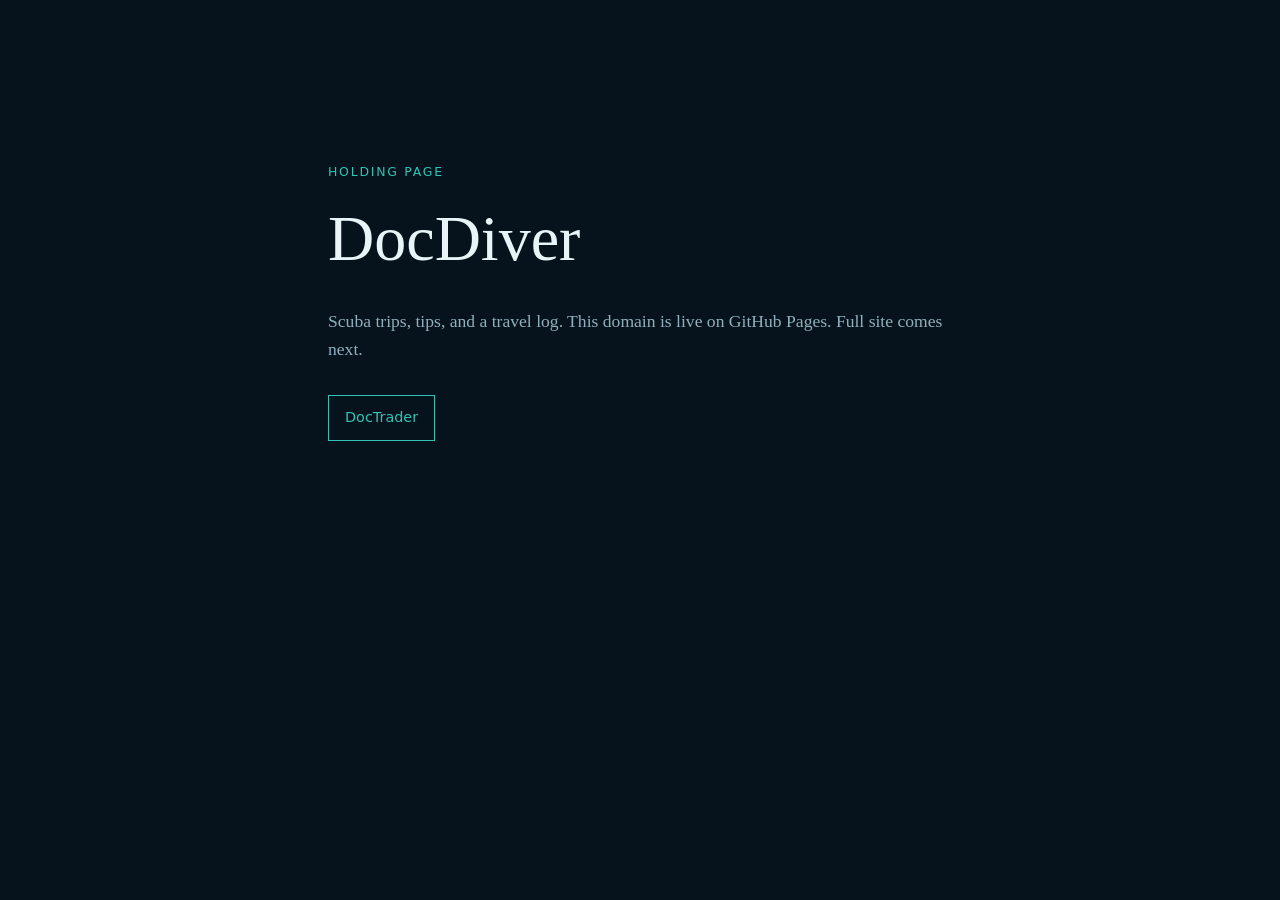
==== index.html @ 46dd00f0 "Add GitHub Pages holding site for docdiver" ====
<!DOCTYPE html>
<html lang="en">
<head>
<meta charset="utf-8">
<meta name="viewport" content="width=device-width, initial-scale=1">
<title>DocDiver — Scuba trips, tips, and travel notes</title>
<meta name="description" content="DocDiver: dive trips, skills, and a travel log. Sister site to DocTrader.">
<link rel="canonical" href="https://docdiver.org/">
<style>
  :root { --bg:#07131c; --ink:#e8f4f8; --muted:#8fb0bc; --accent:#2ec4b6; --line:#1b3340; }
  * { box-sizing: border-box; margin: 0; padding: 0; }
  body { min-height: 100vh; background: var(--bg); color: var(--ink); font-family: Georgia, "Times New Roman", serif; line-height: 1.6; }
  main { max-width: 42rem; margin: 0 auto; padding: 18vh 1.5rem 4rem; }
  p.kicker { color: var(--accent); letter-spacing: .14em; text-transform: uppercase; font-size: .78rem; font-family: system-ui, sans-serif; }
  h1 { font-size: clamp(2.4rem, 7vw, 4rem); font-weight: 400; margin: .4rem 0 1rem; }
  p { color: var(--muted); font-size: 1.1rem; }
  nav { margin-top: 2rem; display: flex; gap: 1rem; flex-wrap: wrap; }
  a { color: var(--ink); }
  a.btn { display: inline-block; padding: .65rem 1rem; border: 1px solid var(--line); text-decoration: none; font-family: system-ui, sans-serif; font-size: .9rem; }
  a.btn.primary { border-color: var(--accent); color: var(--accent); }
</style>
</head>
<body>
<main>
  <p class="kicker">Holding page</p>
  <h1>DocDiver</h1>
  <p>Scuba trips, tips, and a travel log. This domain is live on GitHub Pages. Full site comes next.</p>
  <nav>
    <a class="btn primary" href="https://doctrader.org/">DocTrader</a>
  </nav>
</main>
</body>
</html>
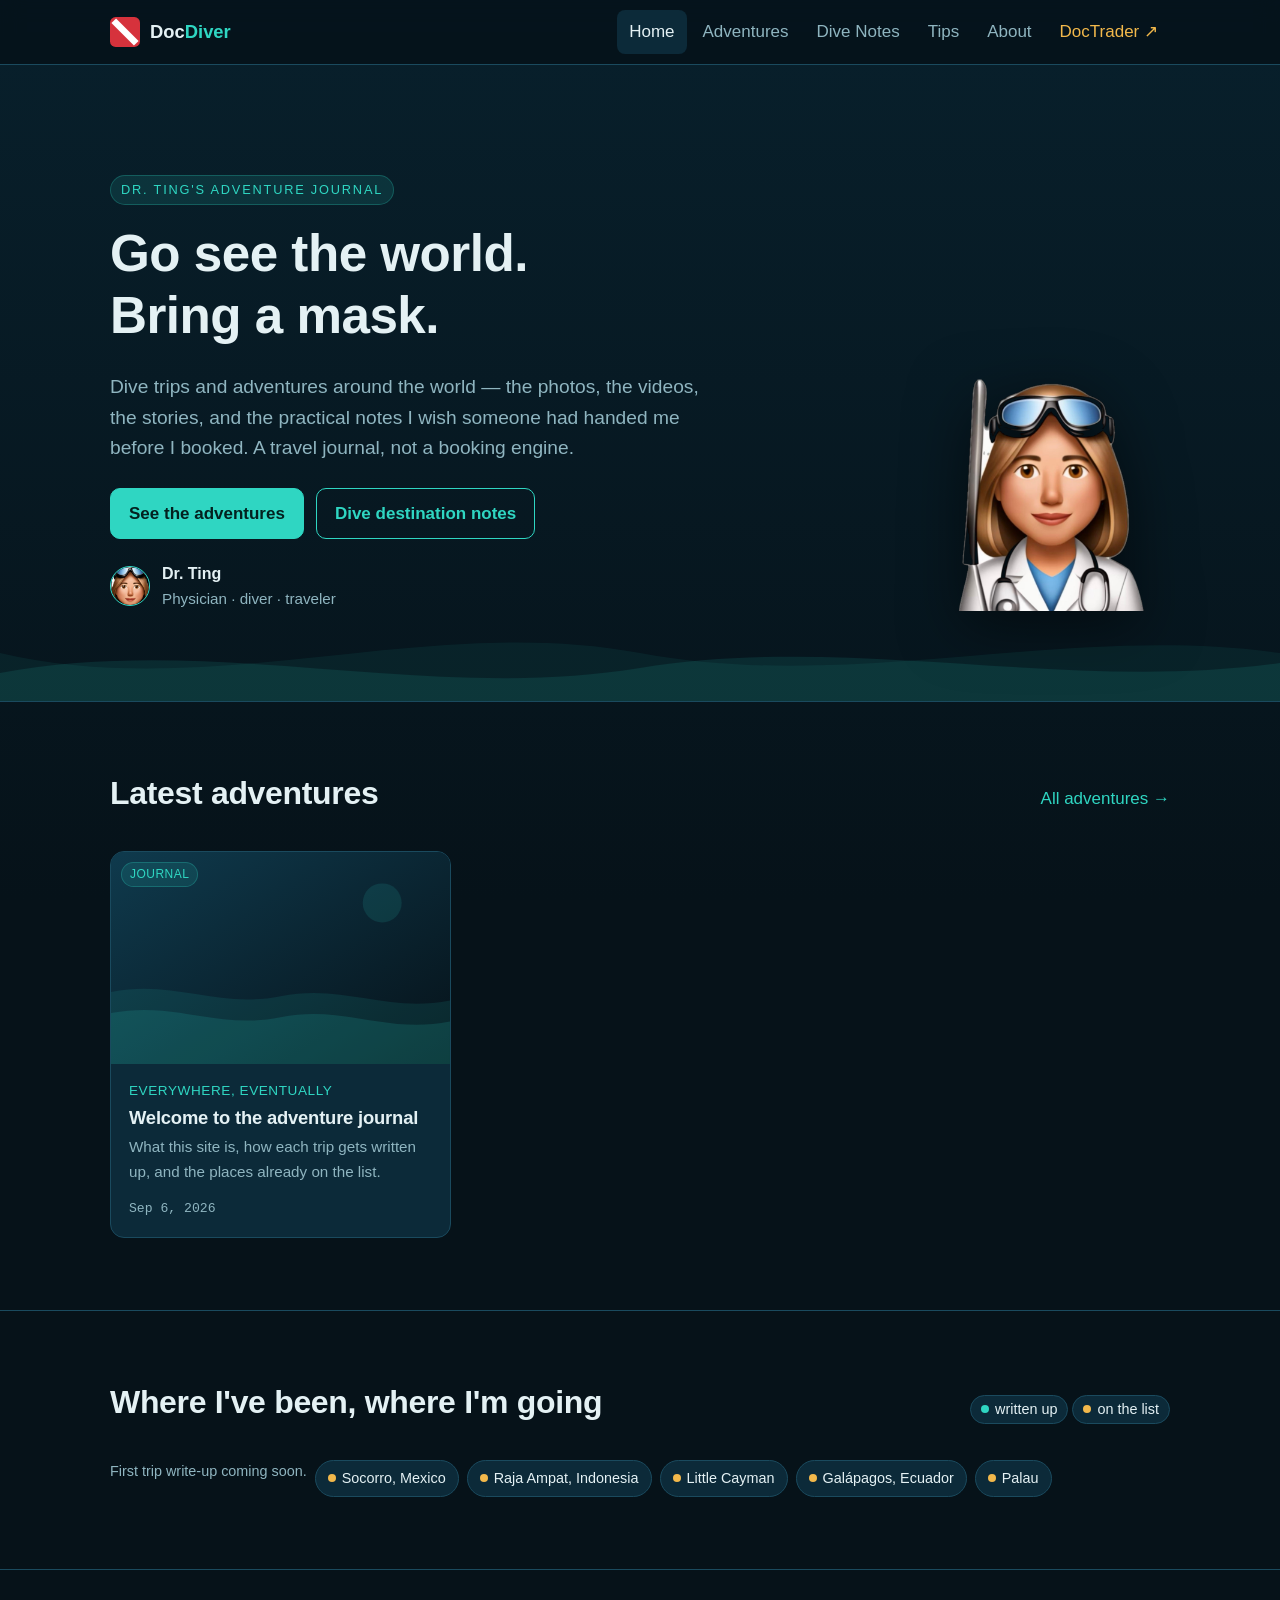
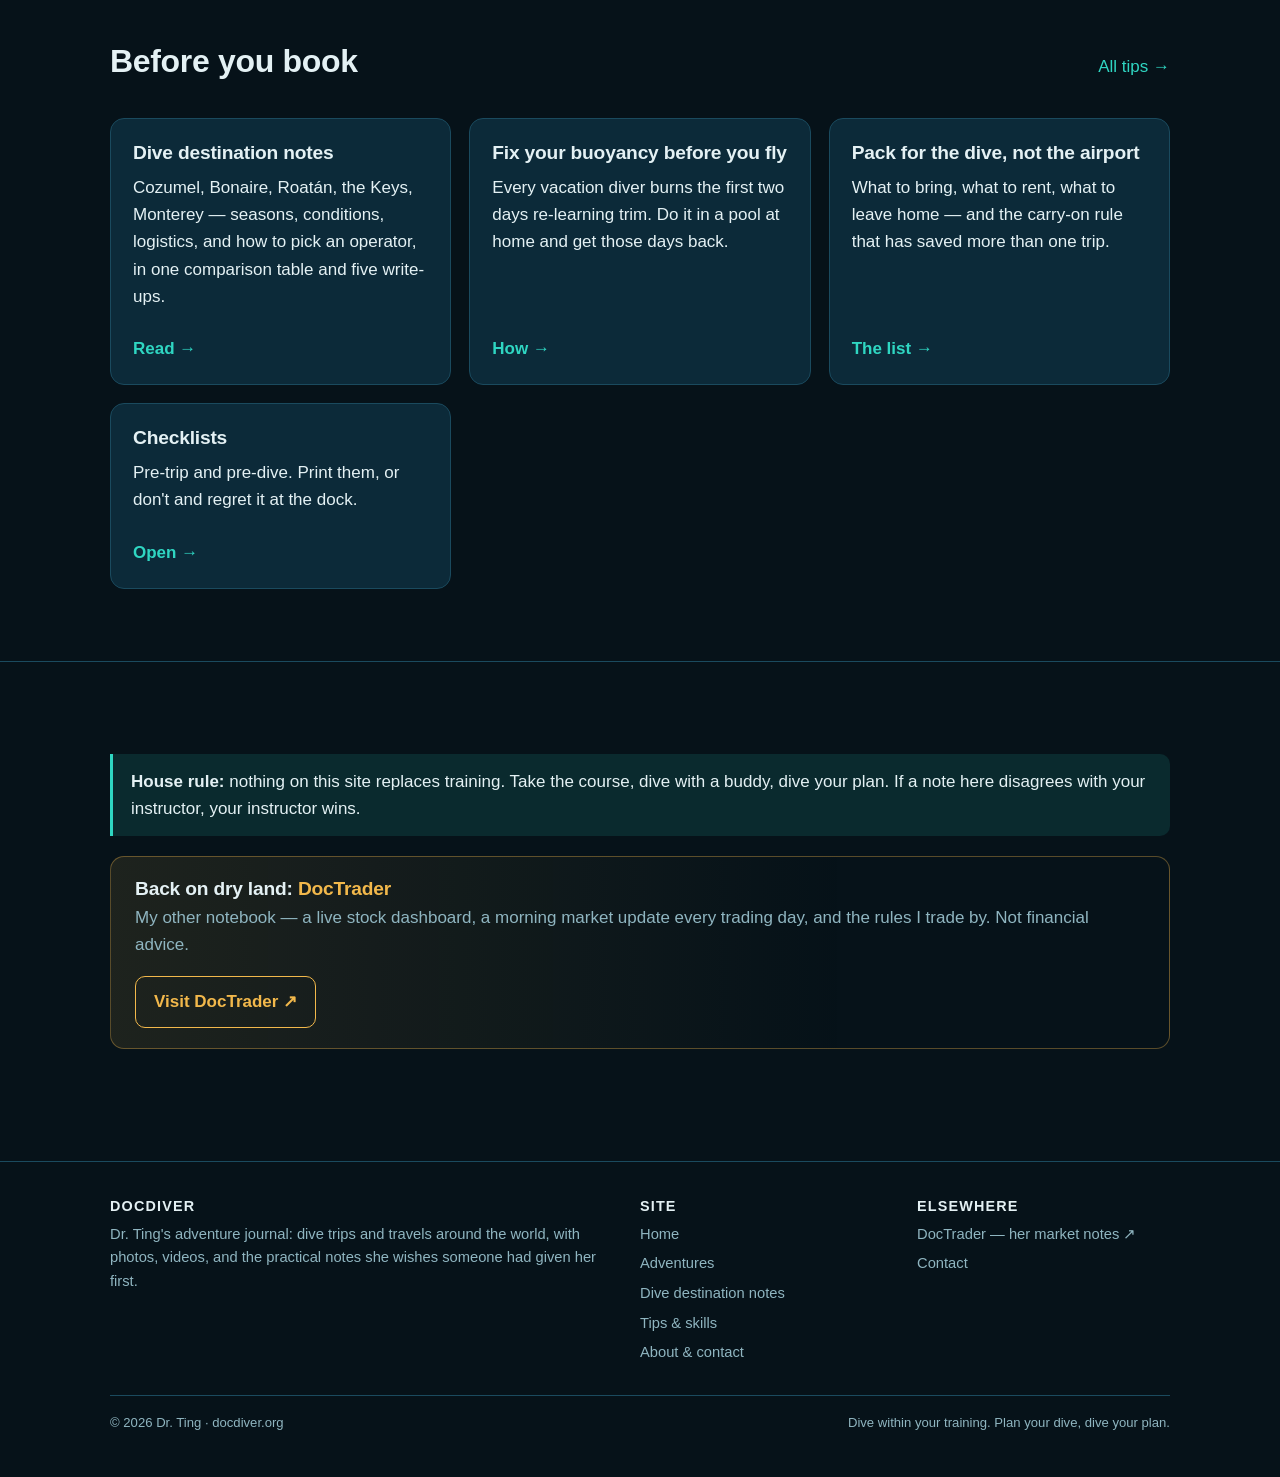
==== commit 1f6ff995: "Publish DocDiver site from Claude draft (replace holding page)." ====
--- a/index.html
+++ b/index.html
@@ -1,33 +1,162 @@
 <!DOCTYPE html>
 <html lang="en">
 <head>
-<meta charset="utf-8">
-<meta name="viewport" content="width=device-width, initial-scale=1">
-<title>DocDiver — Scuba trips, tips, and travel notes</title>
-<meta name="description" content="DocDiver: dive trips, skills, and a travel log. Sister site to DocTrader.">
-<link rel="canonical" href="https://docdiver.org/">
-<style>
-  :root { --bg:#07131c; --ink:#e8f4f8; --muted:#8fb0bc; --accent:#2ec4b6; --line:#1b3340; }
-  * { box-sizing: border-box; margin: 0; padding: 0; }
-  body { min-height: 100vh; background: var(--bg); color: var(--ink); font-family: Georgia, "Times New Roman", serif; line-height: 1.6; }
-  main { max-width: 42rem; margin: 0 auto; padding: 18vh 1.5rem 4rem; }
-  p.kicker { color: var(--accent); letter-spacing: .14em; text-transform: uppercase; font-size: .78rem; font-family: system-ui, sans-serif; }
-  h1 { font-size: clamp(2.4rem, 7vw, 4rem); font-weight: 400; margin: .4rem 0 1rem; }
-  p { color: var(--muted); font-size: 1.1rem; }
-  nav { margin-top: 2rem; display: flex; gap: 1rem; flex-wrap: wrap; }
-  a { color: var(--ink); }
-  a.btn { display: inline-block; padding: .65rem 1rem; border: 1px solid var(--line); text-decoration: none; font-family: system-ui, sans-serif; font-size: .9rem; }
-  a.btn.primary { border-color: var(--accent); color: var(--accent); }
-</style>
+  <meta charset="utf-8">
+  <meta name="viewport" content="width=device-width, initial-scale=1">
+  <title>DocDiver — Dr. Ting's adventures</title>
+  <meta name="description" content="Dr. Ting's adventure journal: scuba trips and travels around the world, with photos, videos, stories, and practical dive notes.">
+  <link rel="canonical" href="https://docdiver.org/">
+  <meta property="og:title" content="DocDiver — Dr. Ting's adventures">
+  <meta property="og:description" content="Dr. Ting's adventure journal: scuba trips and travels around the world, with photos, videos, stories, and practical dive notes.">
+  <meta property="og:type" content="website">
+  <meta property="og:image" content="https://docdiver.org/assets/img/avatar-square.jpg">
+  <link rel="icon" href="data:image/svg+xml,%3Csvg xmlns='http://www.w3.org/2000/svg' viewBox='0 0 32 32'%3E%3Crect width='32' height='32' rx='6' fill='%23d6323c'/%3E%3Cpath d='M4 4 L28 28' stroke='%23fff' stroke-width='7'/%3E%3C/svg%3E">
+  <link rel="stylesheet" href="style.css">
 </head>
-<body>
-<main>
-  <p class="kicker">Holding page</p>
-  <h1>DocDiver</h1>
-  <p>Scuba trips, tips, and a travel log. This domain is live on GitHub Pages. Full site comes next.</p>
-  <nav>
-    <a class="btn primary" href="https://doctrader.org/">DocTrader</a>
-  </nav>
+<body data-root="">
+<a class="skip" href="#main">Skip to content</a>
+<header class="site-header">
+  <div class="wrap nav">
+    <a class="brand" href="index.html" aria-label="DocDiver home">
+      <svg viewBox="0 0 32 32" aria-hidden="true"><rect width="32" height="32" rx="6" fill="#d6323c"/><path d="M4 4 L28 28" stroke="#fff" stroke-width="7"/></svg>
+      <span>Doc<b>Diver</b></span>
+    </a>
+    <button class="nav-toggle" aria-expanded="false" aria-controls="nav-links" aria-label="Menu">☰</button>
+    <ul class="nav-links" id="nav-links">
+      <li><a href="index.html" aria-current="page">Home</a></li>
+      <li><a href="adventures.html">Adventures</a></li>
+      <li><a href="destinations.html">Dive Notes</a></li>
+      <li><a href="tips.html">Tips</a></li>
+      <li><a href="about.html">About</a></li>
+      <li><a class="sister" href="https://doctrader.org/" title="Sister site: Dr. Ting's market notes">DocTrader ↗</a></li>
+    </ul>
+  </div>
+</header>
+<main id="main">
+
+  <section class="hero">
+    <div class="bubbles" aria-hidden="true"><i></i><i></i><i></i><i></i><i></i></div>
+    <div class="wrap hero-row">
+      <div>
+        <span class="eyebrow">Dr. Ting's adventure journal</span>
+        <h1>Go see the world. Bring a mask.</h1>
+        <p class="lede">Dive trips and adventures around the world — the photos, the videos, the stories, and the practical notes I wish someone had handed me before I booked. A travel journal, not a booking engine.</p>
+        <div class="actions">
+          <a class="btn" href="adventures.html">See the adventures</a>
+          <a class="btn ghost" href="destinations.html">Dive destination notes</a>
+        </div>
+        <div class="byline" style="margin-top:22px">
+          <img class="avatar sm" src="assets/img/avatar-face.png" alt="">
+          <span><b>Dr. Ting</b>Physician · diver · traveler</span>
+        </div>
+      </div>
+      <img class="avatar lg" src="assets/img/avatar.png" alt="Dr. Ting in a lab coat with a dive mask and snorkel" width="240" height="240">
+    </div>
+    <svg class="waves" viewBox="0 0 1440 90" preserveAspectRatio="none" aria-hidden="true">
+      <path d="M0,40 C240,90 480,0 720,40 C960,80 1200,10 1440,40 L1440,90 L0,90 Z" fill="rgba(47,214,194,0.08)"/>
+      <path d="M0,60 C240,20 480,90 720,55 C960,20 1200,80 1440,50 L1440,90 L0,90 Z" fill="rgba(47,214,194,0.12)"/>
+    </svg>
+  </section>
+
+  <section class="block">
+    <div class="wrap">
+      <div class="section-head">
+        <h2>Latest adventures</h2>
+        <p><a href="adventures.html">All adventures →</a></p>
+      </div>
+      <div id="latest-adventures" class="adv-grid"></div>
+    </div>
+  </section>
+
+  <section class="block">
+    <div class="wrap">
+      <div class="section-head">
+        <h2>Where I've been, where I'm going</h2>
+        <p class="small"><span class="pin" style="padding:2px 10px"><i></i> written up</span> <span class="pin soon" style="padding:2px 10px"><i></i> on the list</span></p>
+      </div>
+      <div id="pins" class="pin-list"></div>
+    </div>
+  </section>
+
+  <section class="block">
+    <div class="wrap">
+      <div class="section-head">
+        <h2>Before you book</h2>
+        <p><a href="tips.html">All tips →</a></p>
+      </div>
+      <div class="grid">
+        <article class="card">
+          <h3>Dive destination notes</h3>
+          <p>Cozumel, Bonaire, Roatán, the Keys, Monterey — seasons, conditions, logistics, and how to pick an operator, in one comparison table and five write-ups.</p>
+          <a class="more" href="destinations.html">Read →</a>
+        </article>
+        <article class="card">
+          <h3>Fix your buoyancy before you fly</h3>
+          <p>Every vacation diver burns the first two days re-learning trim. Do it in a pool at home and get those days back.</p>
+          <a class="more" href="tips.html#buoyancy">How →</a>
+        </article>
+        <article class="card">
+          <h3>Pack for the dive, not the airport</h3>
+          <p>What to bring, what to rent, what to leave home — and the carry-on rule that has saved more than one trip.</p>
+          <a class="more" href="tips.html#packing">The list →</a>
+        </article>
+        <article class="card">
+          <h3>Checklists</h3>
+          <p>Pre-trip and pre-dive. Print them, or don't and regret it at the dock.</p>
+          <a class="more" href="tips.html#checklist">Open →</a>
+        </article>
+      </div>
+    </div>
+  </section>
+
+  <section class="block">
+    <div class="wrap">
+      <div class="callout">
+        <p><strong>House rule:</strong> nothing on this site replaces training. Take the course, dive with a buddy, dive your plan. If a note here disagrees with your instructor, your instructor wins.</p>
+      </div>
+      <div class="sister-banner">
+        <div>
+          <h3>Back on dry land: <b>DocTrader</b></h3>
+          <p>My other notebook — a live stock dashboard, a morning market update every trading day, and the rules I trade by. Not financial advice.</p>
+        </div>
+        <a class="btn gold" href="https://doctrader.org/">Visit DocTrader ↗</a>
+      </div>
+    </div>
+  </section>
+
 </main>
+<footer class="site-footer">
+  <div class="wrap">
+    <div class="footer-grid">
+      <div>
+        <h4>DocDiver</h4>
+        <p>Dr. Ting's adventure journal: dive trips and travels around the world, with photos, videos, and the practical notes she wishes someone had given her first.</p>
+      </div>
+      <div>
+        <h4>Site</h4>
+        <ul>
+          <li><a href="index.html">Home</a></li>
+          <li><a href="adventures.html">Adventures</a></li>
+          <li><a href="destinations.html">Dive destination notes</a></li>
+          <li><a href="tips.html">Tips &amp; skills</a></li>
+          <li><a href="about.html">About &amp; contact</a></li>
+        </ul>
+      </div>
+      <div>
+        <h4>Elsewhere</h4>
+        <ul>
+          <li><a href="https://doctrader.org/">DocTrader — her market notes ↗</a></li>
+          <li><a href="about.html#contact">Contact</a></li>
+        </ul>
+      </div>
+    </div>
+    <div class="footer-bottom">
+      <span>© <span id="year">2026</span> Dr. Ting · docdiver.org</span>
+      <span>Dive within your training. Plan your dive, dive your plan.</span>
+    </div>
+  </div>
+</footer>
+<script src="data/adventures.js"></script>
+<script src="assets/site.js"></script>
 </body>
 </html>
--- a/style.css
+++ b/style.css
@@ -0,0 +1,331 @@
+/* DocDiver — ocean dark theme
+   Static site, no build step. Edit freely. */
+
+:root {
+  --bg: #061219;
+  --bg-2: #08202c;
+  --surface: #0c2a39;
+  --surface-2: #103648;
+  --line: #1a4a5e;
+  --text: #e4f1f4;
+  --muted: #8fb5c0;
+  --teal: #2fd6c2;
+  --teal-2: #14a89a;
+  --teal-soft: rgba(47, 214, 194, 0.12);
+  --warn: #f2b84b;
+  --flag-red: #d6323c;
+  --radius: 14px;
+  --maxw: 1100px;
+  --font: -apple-system, BlinkMacSystemFont, "Segoe UI", Roboto, Helvetica, Arial, sans-serif;
+  --mono: ui-monospace, SFMono-Regular, Menlo, Consolas, monospace;
+}
+
+* { box-sizing: border-box; }
+html { scroll-behavior: smooth; background: var(--bg); }
+body {
+  margin: 0;
+  min-height: 100vh;
+  font-family: var(--font);
+  font-size: 17px;
+  line-height: 1.6;
+  color: var(--text);
+  background:
+    radial-gradient(1200px 500px at 80% -10%, rgba(47, 214, 194, 0.10), transparent 60%),
+    linear-gradient(180deg, var(--bg-2) 0%, var(--bg) 900px);
+  -webkit-font-smoothing: antialiased;
+}
+a { color: var(--teal); text-decoration: none; }
+a:hover { text-decoration: underline; }
+img { max-width: 100%; display: block; }
+h1, h2, h3, h4 { line-height: 1.2; margin: 0 0 0.5em; letter-spacing: -0.01em; }
+[id] { scroll-margin-top: 84px; }
+h1 { font-size: clamp(2rem, 5vw, 3.2rem); }
+h2 { font-size: clamp(1.5rem, 3vw, 2rem); }
+h3 { font-size: 1.2rem; }
+p { margin: 0 0 1em; }
+.muted { color: var(--muted); }
+.small { font-size: 0.9rem; }
+code { font-family: var(--mono); font-size: 0.9em; background: var(--surface-2); padding: 0.1em 0.4em; border-radius: 6px; }
+
+.wrap { max-width: var(--maxw); margin: 0 auto; padding: 0 20px; }
+
+/* Skip link */
+.skip { position: absolute; left: -999px; top: 8px; background: var(--teal); color: #032; padding: 8px 12px; border-radius: 8px; z-index: 100; }
+.skip:focus { left: 8px; }
+
+/* Header / nav */
+.site-header {
+  position: sticky; top: 0; z-index: 50;
+  background: rgba(6, 18, 25, 0.82);
+  backdrop-filter: blur(10px);
+  -webkit-backdrop-filter: blur(10px);
+  border-bottom: 1px solid var(--line);
+}
+.nav { display: flex; align-items: center; justify-content: space-between; min-height: 64px; gap: 16px; }
+.brand { display: flex; align-items: center; gap: 10px; font-weight: 700; font-size: 1.15rem; color: var(--text); }
+.brand:hover { text-decoration: none; }
+.brand svg { width: 30px; height: 30px; flex: none; }
+.brand span b { color: var(--teal); }
+.nav-links { display: flex; align-items: center; gap: 4px; list-style: none; margin: 0; padding: 0; }
+.nav-links a {
+  display: block; padding: 8px 12px; border-radius: 8px;
+  color: var(--muted); font-weight: 500;
+}
+.nav-links a:hover, .nav-links a[aria-current="page"] { color: var(--text); background: var(--surface); text-decoration: none; }
+.nav-links a.sister { color: var(--warn); }
+.nav-links a.sister:hover { background: rgba(242, 184, 75, 0.12); }
+.nav-toggle {
+  display: none; background: none; border: 1px solid var(--line); color: var(--text);
+  border-radius: 8px; padding: 6px 10px; font-size: 1.1rem; cursor: pointer;
+}
+
+@media (max-width: 760px) {
+  .nav-toggle { display: inline-block; }
+  .nav-links {
+    display: none; position: absolute; left: 0; right: 0; top: 64px;
+    flex-direction: column; align-items: stretch; gap: 0;
+    background: var(--bg-2); border-bottom: 1px solid var(--line); padding: 8px 12px 12px;
+  }
+  .nav-links.open { display: flex; }
+  .nav-links a { padding: 12px; font-size: 1.05rem; }
+}
+
+/* Hero */
+.hero {
+  position: relative; overflow: hidden;
+  padding: clamp(56px, 10vw, 110px) 0 clamp(48px, 8vw, 90px);
+  border-bottom: 1px solid var(--line);
+}
+.hero .eyebrow {
+  display: inline-block; font-size: 0.8rem; letter-spacing: 0.14em; text-transform: uppercase;
+  color: var(--teal); background: var(--teal-soft); border: 1px solid rgba(47, 214, 194, 0.25);
+  padding: 4px 10px; border-radius: 999px; margin-bottom: 18px;
+}
+.hero h1 { max-width: 16ch; }
+.hero p.lede { font-size: 1.2rem; max-width: 56ch; color: var(--muted); }
+.hero .actions { display: flex; flex-wrap: wrap; gap: 12px; margin-top: 24px; }
+.waves {
+  position: absolute; left: 0; right: 0; bottom: -2px; width: 100%; height: 90px;
+  pointer-events: none; opacity: 0.9;
+}
+.bubbles { position: absolute; inset: 0; pointer-events: none; overflow: hidden; }
+.bubbles i {
+  position: absolute; bottom: -40px; width: 10px; height: 10px; border-radius: 50%;
+  border: 1px solid rgba(47, 214, 194, 0.35); background: rgba(47, 214, 194, 0.06);
+  animation: rise 14s linear infinite;
+}
+.bubbles i:nth-child(1) { left: 12%; animation-duration: 16s; }
+.bubbles i:nth-child(2) { left: 28%; width: 6px; height: 6px; animation-duration: 12s; animation-delay: 3s; }
+.bubbles i:nth-child(3) { left: 55%; width: 14px; height: 14px; animation-duration: 20s; animation-delay: 1s; }
+.bubbles i:nth-child(4) { left: 71%; animation-duration: 15s; animation-delay: 6s; }
+.bubbles i:nth-child(5) { left: 88%; width: 7px; height: 7px; animation-duration: 13s; animation-delay: 4s; }
+@keyframes rise { to { transform: translateY(-120vh); opacity: 0; } }
+@media (prefers-reduced-motion: reduce) { .bubbles i { animation: none; display: none; } }
+
+/* Buttons */
+.btn {
+  display: inline-block; padding: 11px 18px; border-radius: 10px; font-weight: 600;
+  border: 1px solid var(--teal); color: #03211f; background: var(--teal);
+  transition: transform 0.12s ease, background 0.12s ease;
+}
+.btn:hover { text-decoration: none; background: #5ce4d2; transform: translateY(-1px); }
+.btn.ghost { background: transparent; color: var(--teal); }
+.btn.ghost:hover { background: var(--teal-soft); }
+.btn.gold { background: transparent; border-color: var(--warn); color: var(--warn); }
+.btn.gold:hover { background: rgba(242, 184, 75, 0.12); }
+
+/* Sections */
+section.block { padding: clamp(40px, 6vw, 72px) 0; }
+section.block + section.block { border-top: 1px solid var(--line); }
+.section-head { display: flex; align-items: baseline; justify-content: space-between; gap: 16px; flex-wrap: wrap; margin-bottom: 22px; }
+.section-head p { margin: 0; color: var(--muted); }
+
+/* Cards */
+.grid { display: grid; gap: 18px; grid-template-columns: repeat(auto-fit, minmax(260px, 1fr)); }
+.card {
+  background: var(--surface); border: 1px solid var(--line); border-radius: var(--radius);
+  padding: 22px; display: flex; flex-direction: column; gap: 8px;
+  transition: border-color 0.15s ease, transform 0.15s ease;
+}
+.card:hover { border-color: var(--teal-2); transform: translateY(-2px); }
+.card h3 { margin-bottom: 2px; }
+.card .meta { font-size: 0.85rem; color: var(--muted); }
+.card p:last-child { margin-bottom: 0; }
+.card .more { margin-top: auto; font-weight: 600; }
+.tags { display: flex; flex-wrap: wrap; gap: 6px; margin-top: 6px; }
+.tag {
+  font-size: 0.75rem; letter-spacing: 0.04em; text-transform: uppercase;
+  color: var(--teal); background: var(--teal-soft); border: 1px solid rgba(47, 214, 194, 0.25);
+  padding: 2px 8px; border-radius: 999px;
+}
+.tag.warm { color: var(--warn); background: rgba(242, 184, 75, 0.10); border-color: rgba(242, 184, 75, 0.3); }
+
+/* Stats strip */
+.stats { display: grid; grid-template-columns: repeat(auto-fit, minmax(150px, 1fr)); gap: 12px; margin-top: 28px; }
+.stat { background: rgba(12, 42, 57, 0.6); border: 1px solid var(--line); border-radius: 12px; padding: 14px 16px; }
+.stat b { display: block; font-size: 1.5rem; color: var(--teal); }
+.stat span { font-size: 0.85rem; color: var(--muted); }
+
+/* Trip log entries */
+.entry { display: grid; grid-template-columns: 150px 1fr; gap: 24px; padding: 28px 0; border-top: 1px solid var(--line); }
+.entry:first-of-type { border-top: 0; }
+.entry .when { color: var(--muted); font-size: 0.95rem; }
+.entry .when b { display: block; color: var(--text); font-size: 1.05rem; }
+.entry h3 { font-size: 1.35rem; }
+.entry .facts { display: grid; grid-template-columns: repeat(auto-fit, minmax(140px, 1fr)); gap: 10px; margin: 12px 0 16px; }
+.entry .facts div { background: var(--surface); border: 1px solid var(--line); border-radius: 10px; padding: 8px 12px; font-size: 0.9rem; }
+.entry .facts span { display: block; color: var(--muted); font-size: 0.75rem; text-transform: uppercase; letter-spacing: 0.06em; }
+.entry ul { padding-left: 1.2em; margin: 0 0 1em; }
+.entry li { margin-bottom: 4px; }
+@media (max-width: 700px) { .entry { grid-template-columns: 1fr; gap: 8px; } }
+
+/* Prose / tips */
+.prose { max-width: 72ch; }
+.prose h2 { margin-top: 1.6em; padding-top: 0.6em; }
+.prose h3 { margin-top: 1.4em; color: var(--teal); }
+.prose ul, .prose ol { padding-left: 1.3em; }
+.prose li { margin-bottom: 6px; }
+.callout {
+  border-left: 3px solid var(--teal); background: var(--teal-soft);
+  padding: 14px 18px; border-radius: 0 10px 10px 0; margin: 20px 0;
+}
+.callout.warn { border-color: var(--warn); background: rgba(242, 184, 75, 0.08); }
+.callout p:last-child { margin: 0; }
+
+/* Two-column layout w/ sticky TOC */
+.with-toc { display: grid; grid-template-columns: 220px 1fr; gap: 40px; align-items: start; }
+.with-toc > * { min-width: 0; }
+.toc { position: sticky; top: 84px; font-size: 0.92rem; }
+.toc h4 { text-transform: uppercase; letter-spacing: 0.08em; font-size: 0.75rem; color: var(--muted); }
+.toc ol { list-style: none; padding: 0; margin: 0; }
+.toc li { margin: 0; }
+.toc a { display: block; padding: 6px 10px; border-left: 2px solid var(--line); color: var(--muted); }
+.toc a:hover { color: var(--text); border-color: var(--teal); text-decoration: none; }
+@media (max-width: 860px) { .with-toc { grid-template-columns: 1fr; } .toc { position: static; } .toc ol { display: flex; flex-wrap: wrap; gap: 6px; } .toc a { border: 1px solid var(--line); border-radius: 999px; padding: 4px 12px; } }
+
+/* Tables */
+.table-wrap { overflow-x: auto; border: 1px solid var(--line); border-radius: 12px; }
+table { width: 100%; border-collapse: collapse; font-size: 0.95rem; min-width: 560px; }
+th, td { text-align: left; padding: 10px 14px; border-bottom: 1px solid var(--line); vertical-align: top; }
+th { background: var(--surface); color: var(--muted); font-weight: 600; font-size: 0.8rem; text-transform: uppercase; letter-spacing: 0.06em; }
+tr:last-child td { border-bottom: 0; }
+td.num { font-family: var(--mono); white-space: nowrap; }
+
+/* Checklist */
+.checklist { list-style: none; padding: 0; margin: 0; columns: 2; column-gap: 32px; }
+.checklist li { break-inside: avoid; padding: 6px 0 6px 28px; position: relative; border-bottom: 1px dashed var(--line); }
+.checklist li::before {
+  content: ""; position: absolute; left: 0; top: 11px; width: 16px; height: 16px;
+  border: 1.5px solid var(--teal-2); border-radius: 4px;
+}
+@media (max-width: 640px) { .checklist { columns: 1; } }
+
+/* Sister site banner */
+.sister-banner {
+  display: flex; align-items: center; justify-content: space-between; gap: 18px; flex-wrap: wrap;
+  border: 1px solid rgba(242, 184, 75, 0.35);
+  background: linear-gradient(90deg, rgba(242, 184, 75, 0.10), transparent 70%);
+  border-radius: var(--radius); padding: 20px 24px;
+}
+.sister-banner h3 { margin: 0 0 4px; }
+.sister-banner h3 b { color: var(--warn); }
+.sister-banner p { margin: 0; color: var(--muted); }
+
+/* Contact */
+.contact-grid { display: grid; grid-template-columns: repeat(auto-fit, minmax(240px, 1fr)); gap: 18px; }
+.contact-grid .card a { font-weight: 600; }
+
+/* Footer */
+.site-footer { border-top: 1px solid var(--line); padding: 36px 0 44px; margin-top: 40px; color: var(--muted); font-size: 0.92rem; }
+.footer-grid { display: grid; grid-template-columns: 2fr 1fr 1fr; gap: 24px; }
+.site-footer h4 { color: var(--text); font-size: 0.9rem; text-transform: uppercase; letter-spacing: 0.08em; margin-bottom: 8px; }
+.site-footer ul { list-style: none; padding: 0; margin: 0; }
+.site-footer li { margin-bottom: 6px; }
+.site-footer a { color: var(--muted); }
+.site-footer a:hover { color: var(--teal); }
+.footer-bottom { margin-top: 24px; padding-top: 16px; border-top: 1px solid var(--line); display: flex; justify-content: space-between; flex-wrap: wrap; gap: 8px; font-size: 0.82rem; }
+@media (max-width: 700px) { .footer-grid { grid-template-columns: 1fr; } }
+
+/* Page hero (interior pages) */
+.page-head { padding: clamp(40px, 6vw, 64px) 0 clamp(24px, 4vw, 40px); border-bottom: 1px solid var(--line); }
+.page-head h1 { margin-bottom: 8px; }
+.page-head p { color: var(--muted); font-size: 1.1rem; max-width: 60ch; margin: 0; }
+
+/* Details/accordion */
+details { border: 1px solid var(--line); border-radius: 10px; background: var(--surface); margin-bottom: 10px; }
+summary { cursor: pointer; padding: 12px 16px; font-weight: 600; list-style: none; }
+summary::-webkit-details-marker { display: none; }
+summary::before { content: "+"; display: inline-block; width: 1.2em; color: var(--teal); }
+details[open] summary::before { content: "–"; }
+details .body { padding: 0 16px 14px 16px; color: var(--muted); }
+details .body p:last-child { margin: 0; }
+
+/* ===== Dr. Ting additions: avatar, adventures, gallery, lightbox ===== */
+.avatar { width: 84px; height: 84px; border-radius: 50%; object-fit: cover; border: 2px solid var(--teal); box-shadow: 0 0 0 4px rgba(47,214,194,0.15); background: var(--surface-2); }
+.avatar.sm { width: 40px; height: 40px; border-width: 1.5px; box-shadow: none; }
+.avatar.lg { width: 240px; height: 240px; border: 0; border-radius: 0; box-shadow: none; background: transparent; filter: drop-shadow(0 12px 30px rgba(0,0,0,0.55)); }
+.byline { display: flex; align-items: center; gap: 12px; color: var(--muted); font-size: 0.95rem; }
+.byline b { color: var(--text); display: block; font-size: 1rem; }
+.hero-row { display: grid; grid-template-columns: 1fr auto; gap: 32px; align-items: end; }
+@media (max-width: 760px) { .hero-row { grid-template-columns: 1fr; } .hero-row .avatar.lg { width: 160px; height: 160px; justify-self: center; order: -1; } }
+
+/* Adventure cards */
+.adv-grid { display: grid; gap: 18px; grid-template-columns: repeat(auto-fill, minmax(280px, 1fr)); }
+.adv-card { display: flex; flex-direction: column; background: var(--surface); border: 1px solid var(--line); border-radius: var(--radius); overflow: hidden; color: var(--text); transition: border-color .15s, transform .15s; }
+.adv-card:hover { text-decoration: none; border-color: var(--teal-2); transform: translateY(-2px); }
+.adv-cover { aspect-ratio: 16 / 10; background: linear-gradient(135deg, #0f3a4d, #071d29); position: relative; overflow: hidden; }
+.adv-cover img { width: 100%; height: 100%; object-fit: cover; display: block; }
+.adv-cover .type { position: absolute; top: 10px; left: 10px; }
+.adv-body { padding: 16px 18px 18px; display: flex; flex-direction: column; gap: 6px; flex: 1; }
+.adv-body h3 { margin: 0; font-size: 1.15rem; }
+.adv-body .where { color: var(--teal); font-size: 0.85rem; letter-spacing: .04em; text-transform: uppercase; }
+.adv-body p { color: var(--muted); font-size: 0.95rem; margin: 0; }
+.adv-body .when { margin-top: auto; padding-top: 8px; font-size: 0.82rem; color: var(--muted); font-family: var(--mono); }
+.adv-card.featured { grid-column: 1 / -1; display: grid; grid-template-columns: 1.3fr 1fr; }
+.adv-card.featured .adv-cover { aspect-ratio: auto; min-height: 320px; }
+.adv-card.featured .adv-body h3 { font-size: 1.6rem; }
+@media (max-width: 760px) { .adv-card.featured { grid-template-columns: 1fr; } .adv-card.featured .adv-cover { aspect-ratio: 16/10; min-height: 0; } }
+.filters { display: flex; gap: 6px; flex-wrap: wrap; margin-bottom: 18px; }
+.filters button { background: var(--surface); border: 1px solid var(--line); color: var(--muted); border-radius: 999px; padding: 5px 12px; font-size: 0.85rem; cursor: pointer; font: inherit; }
+.filters button[aria-pressed="true"] { color: var(--teal); border-color: var(--teal-2); background: var(--teal-soft); }
+.pin-list { display: flex; flex-wrap: wrap; gap: 8px; }
+.pin { display: inline-flex; align-items: center; gap: 6px; background: var(--surface); border: 1px solid var(--line); border-radius: 999px; padding: 6px 12px; font-size: 0.9rem; color: var(--text); }
+.pin:hover { border-color: var(--teal-2); text-decoration: none; }
+.pin i { width: 8px; height: 8px; border-radius: 50%; background: var(--teal); display: inline-block; }
+.pin.soon i { background: var(--warn); }
+
+/* Adventure post */
+.post { max-width: 78ch; }
+.post-head { border-bottom: 1px solid var(--line); padding-bottom: 18px; margin-bottom: 22px; }
+.post-head h1 { font-size: clamp(1.8rem, 4.5vw, 2.6rem); }
+.post-kicker { color: var(--teal); font-size: 0.85rem; letter-spacing: .1em; text-transform: uppercase; }
+.post h2 { font-size: 1.35rem; color: var(--teal); margin-top: 1.6em; }
+.post p { font-size: 1.05rem; }
+.facts-box { display: grid; grid-template-columns: repeat(auto-fit, minmax(150px, 1fr)); gap: 10px; margin: 18px 0 24px; }
+.facts-box div { background: var(--surface); border: 1px solid var(--line); border-radius: 10px; padding: 8px 12px; font-size: 0.92rem; }
+.facts-box span { display: block; color: var(--muted); font-size: 0.72rem; text-transform: uppercase; letter-spacing: .06em; }
+.cover { border-radius: var(--radius); overflow: hidden; border: 1px solid var(--line); margin: 0 0 22px; }
+.cover img { width: 100%; display: block; }
+figure { margin: 0; }
+figcaption { font-size: 0.85rem; color: var(--muted); padding: 8px 2px 0; }
+.gallery { display: grid; grid-template-columns: repeat(auto-fill, minmax(180px, 1fr)); gap: 8px; margin: 14px 0 24px; }
+.gallery a { display: block; aspect-ratio: 1; border-radius: 10px; overflow: hidden; border: 1px solid var(--line); background: var(--surface); }
+.gallery img { width: 100%; height: 100%; object-fit: cover; display: block; transition: transform .2s; }
+.gallery a:hover img { transform: scale(1.04); }
+.gallery a.wide { grid-column: span 2; aspect-ratio: 2 / 1; }
+.video { position: relative; aspect-ratio: 16 / 9; border-radius: 12px; overflow: hidden; border: 1px solid var(--line); background: var(--surface); margin: 14px 0 24px; }
+.video iframe { position: absolute; inset: 0; width: 100%; height: 100%; border: 0; }
+.video .placeholder { position: absolute; inset: 0; display: grid; place-items: center; color: var(--muted); text-align: center; padding: 20px; }
+.video .placeholder b { display: block; color: var(--text); margin-bottom: 4px; }
+.post-nav { display: flex; justify-content: space-between; gap: 16px; margin-top: 36px; padding-top: 18px; border-top: 1px solid var(--line); font-weight: 600; }
+
+/* Lightbox */
+.lb { position: fixed; inset: 0; background: rgba(3, 10, 14, 0.94); display: none; align-items: center; justify-content: center; z-index: 200; padding: 20px; }
+.lb.open { display: flex; }
+.lb img { max-width: 92vw; max-height: 84vh; border-radius: 8px; box-shadow: 0 20px 60px rgba(0,0,0,.6); }
+.lb .cap { position: absolute; bottom: 18px; left: 0; right: 0; text-align: center; color: var(--muted); font-size: 0.9rem; padding: 0 60px; }
+.lb button { position: absolute; background: rgba(12,42,57,.8); border: 1px solid var(--line); color: var(--text); width: 44px; height: 44px; border-radius: 50%; font-size: 1.3rem; cursor: pointer; }
+.lb .close { top: 16px; right: 16px; }
+.lb .prev { left: 16px; top: 50%; transform: translateY(-50%); }
+.lb .next { right: 16px; top: 50%; transform: translateY(-50%); }
+.month-head { font-size: 0.9rem; text-transform: uppercase; letter-spacing: .08em; color: var(--muted); margin: 28px 0 12px; }
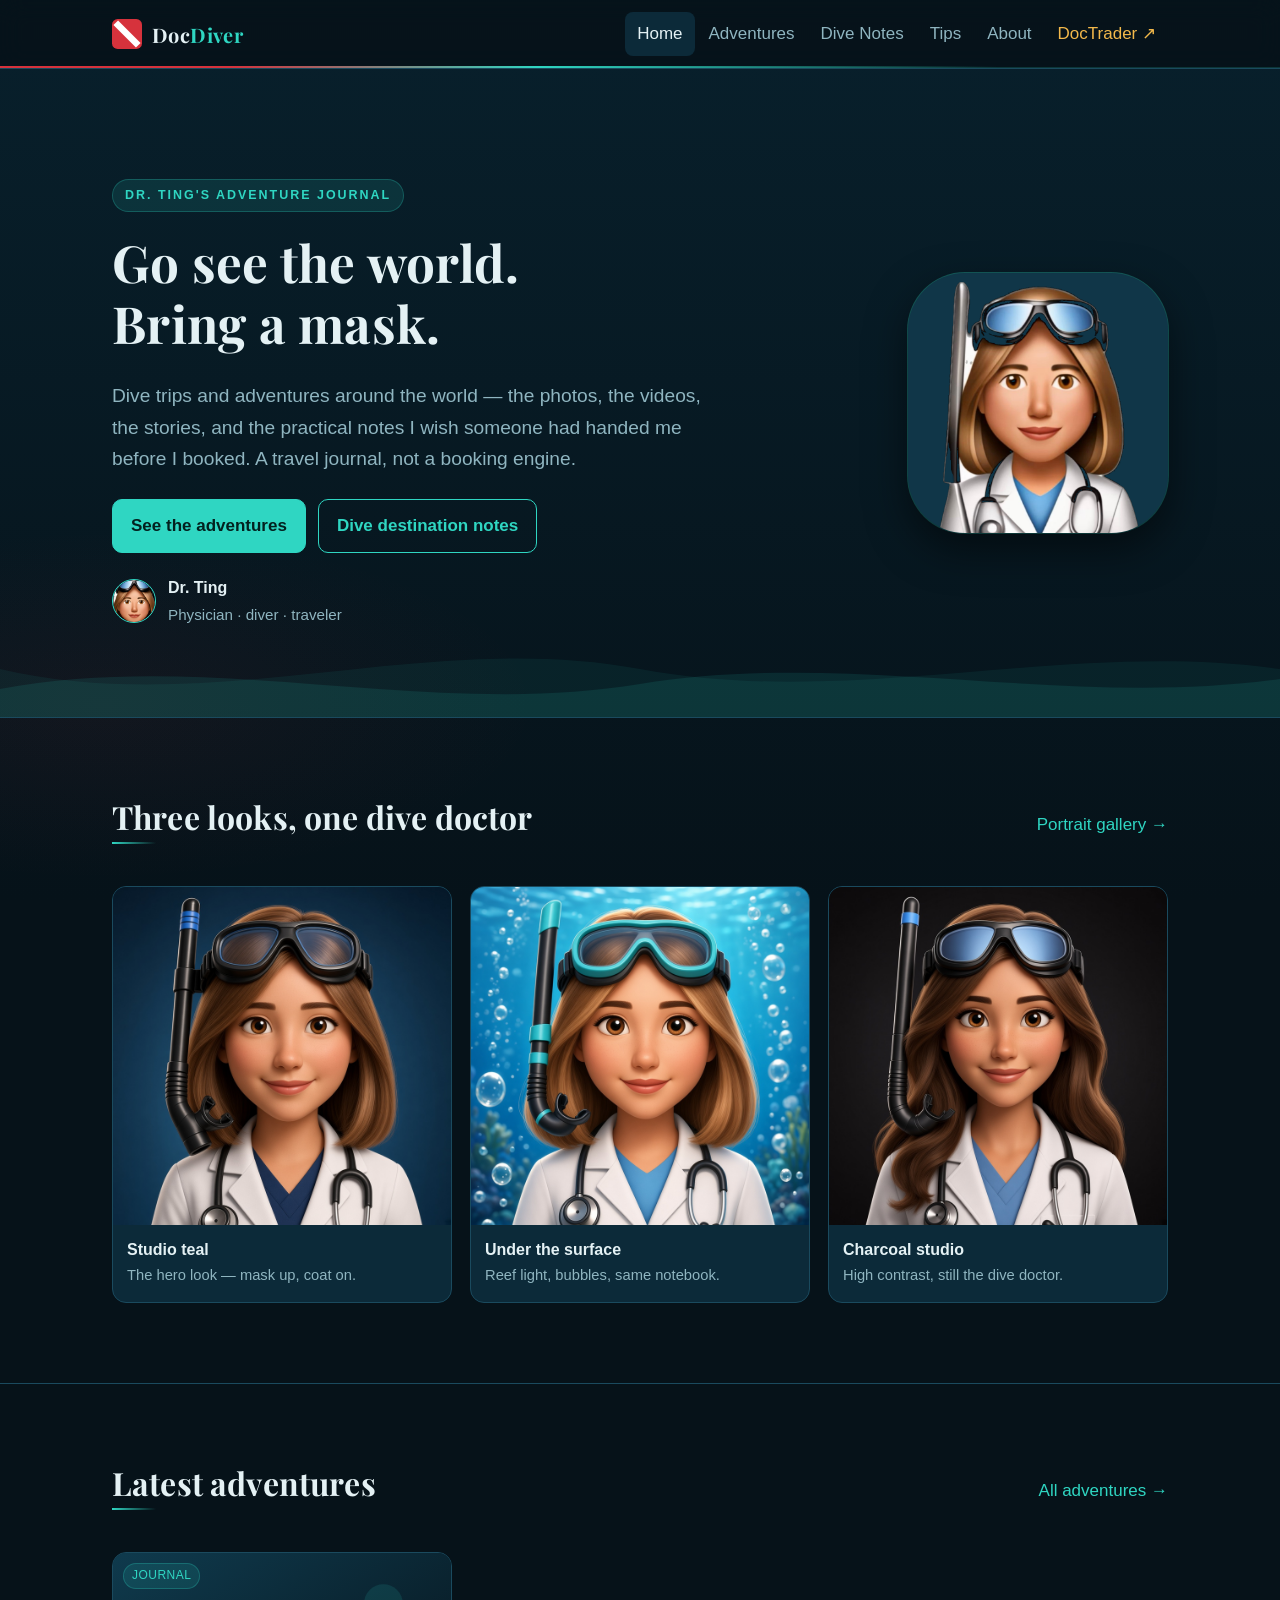
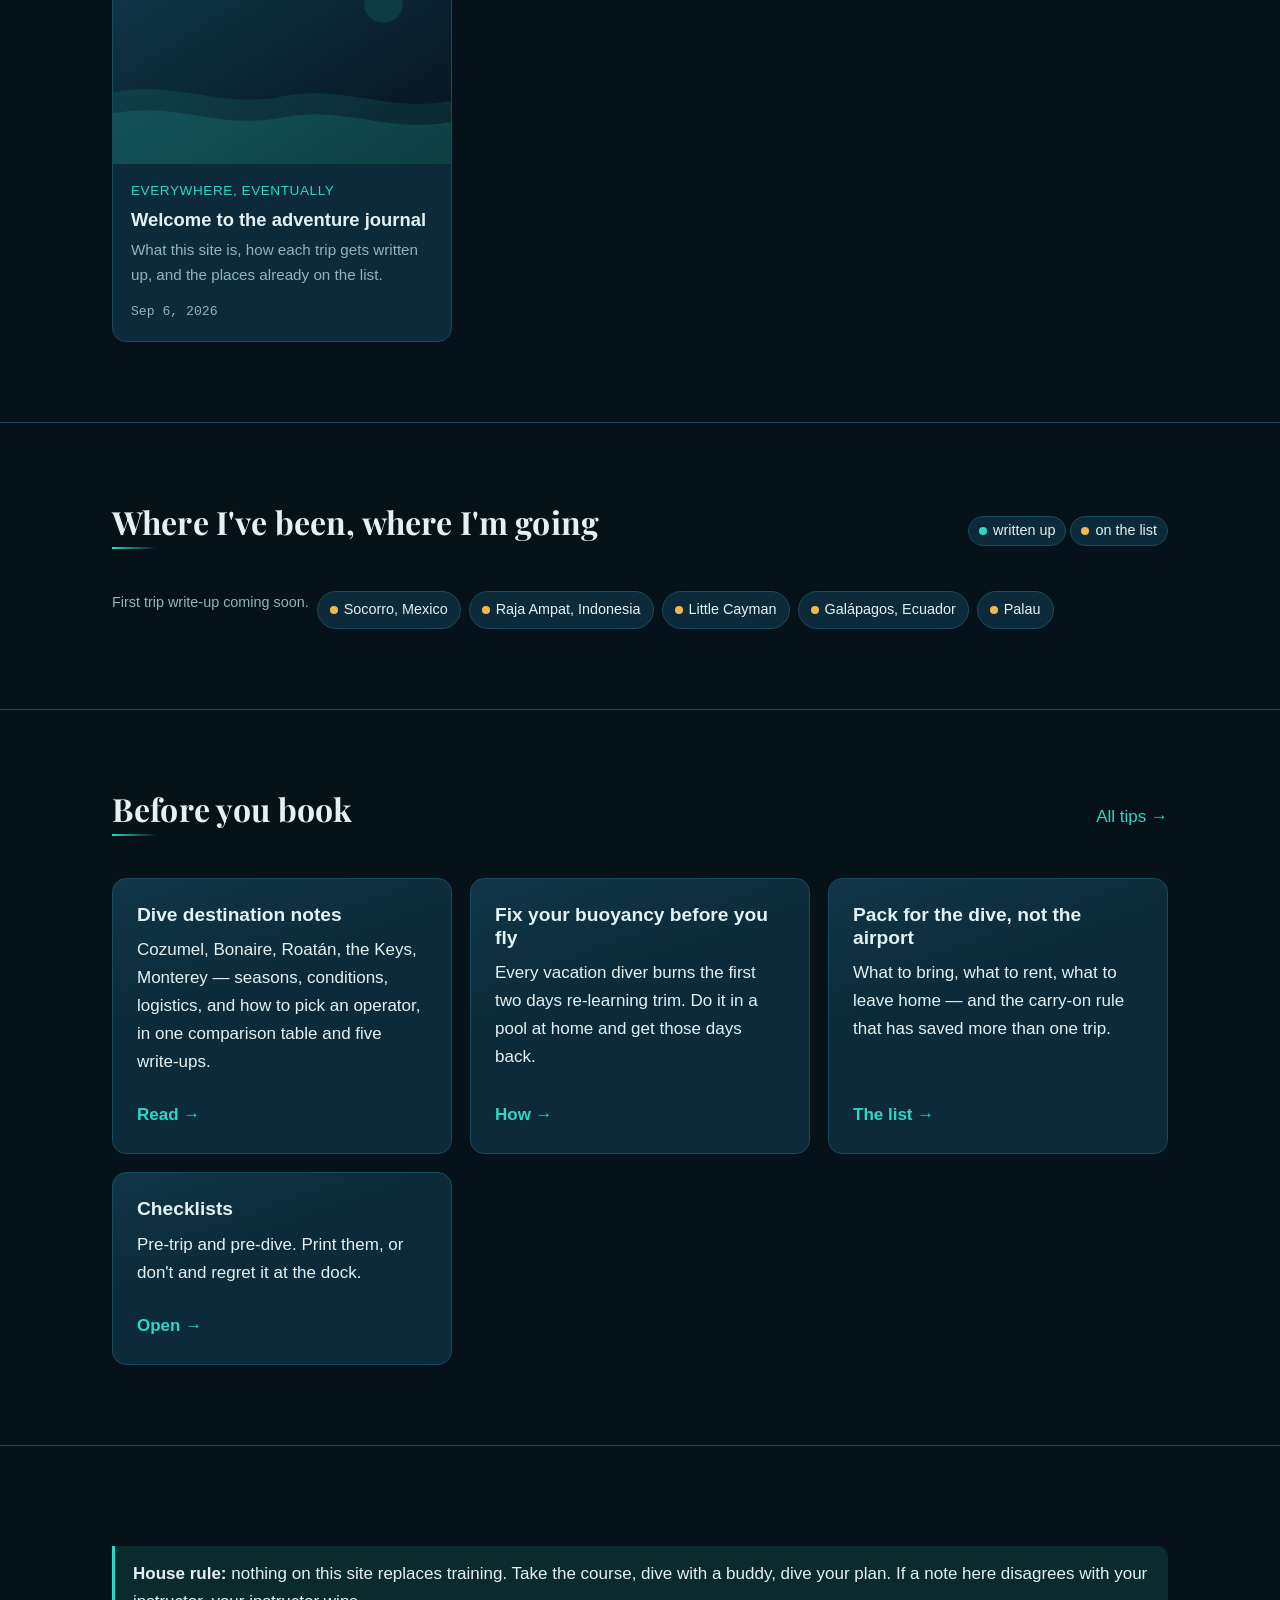
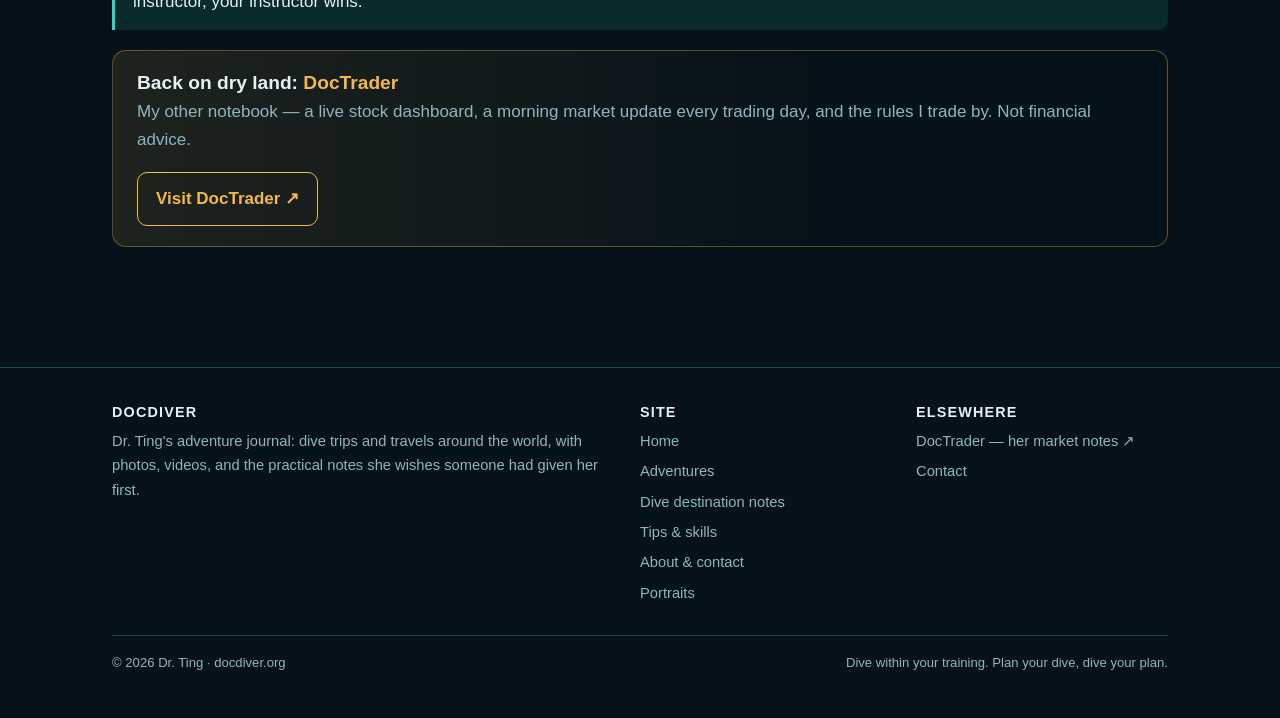
==== commit f9fd13d2: "Polish DocDiver with three dive-doctor portraits. Rotate the studio, underwater, and charcoal looks " ====
--- a/index.html
+++ b/index.html
@@ -3,6 +3,8 @@
 <head>
   <meta charset="utf-8">
   <meta name="viewport" content="width=device-width, initial-scale=1">
+  <meta name="theme-color" content="#061219">
+  <meta name="color-scheme" content="dark">
   <title>DocDiver — Dr. Ting's adventures</title>
   <meta name="description" content="Dr. Ting's adventure journal: scuba trips and travels around the world, with photos, videos, stories, and practical dive notes.">
   <link rel="canonical" href="https://docdiver.org/">
@@ -11,7 +13,10 @@
   <meta property="og:type" content="website">
   <meta property="og:image" content="https://docdiver.org/assets/img/avatar-square.jpg">
   <link rel="icon" href="data:image/svg+xml,%3Csvg xmlns='http://www.w3.org/2000/svg' viewBox='0 0 32 32'%3E%3Crect width='32' height='32' rx='6' fill='%23d6323c'/%3E%3Cpath d='M4 4 L28 28' stroke='%23fff' stroke-width='7'/%3E%3C/svg%3E">
+  <link rel="preconnect" href="https://fonts.googleapis.com">
+  <link rel="preconnect" href="https://fonts.gstatic.com" crossorigin>
   <link rel="stylesheet" href="style.css">
+  <link rel="preload" as="image" href="assets/img/avatar.png">
 </head>
 <body data-root="">
 <a class="skip" href="#main">Skip to content</a>
@@ -21,14 +26,14 @@
       <svg viewBox="0 0 32 32" aria-hidden="true"><rect width="32" height="32" rx="6" fill="#d6323c"/><path d="M4 4 L28 28" stroke="#fff" stroke-width="7"/></svg>
       <span>Doc<b>Diver</b></span>
     </a>
-    <button class="nav-toggle" aria-expanded="false" aria-controls="nav-links" aria-label="Menu">☰</button>
+    <button class="nav-toggle" type="button" aria-expanded="false" aria-controls="nav-links" aria-label="Open menu"><span aria-hidden="true"></span><span aria-hidden="true"></span><span aria-hidden="true"></span></button>
     <ul class="nav-links" id="nav-links">
       <li><a href="index.html" aria-current="page">Home</a></li>
       <li><a href="adventures.html">Adventures</a></li>
       <li><a href="destinations.html">Dive Notes</a></li>
       <li><a href="tips.html">Tips</a></li>
       <li><a href="about.html">About</a></li>
-      <li><a class="sister" href="https://doctrader.org/" title="Sister site: Dr. Ting's market notes">DocTrader ↗</a></li>
+      <li><a class="sister" href="https://doctrader.org/" rel="noopener noreferrer" title="Sister site: Dr. Ting's market notes">DocTrader ↗</a></li>
     </ul>
   </div>
 </header>
@@ -46,16 +51,45 @@
           <a class="btn ghost" href="destinations.html">Dive destination notes</a>
         </div>
         <div class="byline" style="margin-top:22px">
-          <img class="avatar sm" src="assets/img/avatar-face.png" alt="">
+          <img class="avatar sm" src="assets/img/avatar-face.png" alt="" width="44" height="44">
           <span><b>Dr. Ting</b>Physician · diver · traveler</span>
         </div>
       </div>
-      <img class="avatar lg" src="assets/img/avatar.png" alt="Dr. Ting in a lab coat with a dive mask and snorkel" width="240" height="240">
+      <img class="avatar lg" src="assets/img/avatar.png" alt="Dr. Ting in a lab coat with a dive mask and snorkel on her head" width="260" height="260" fetchpriority="high">
     </div>
     <svg class="waves" viewBox="0 0 1440 90" preserveAspectRatio="none" aria-hidden="true">
       <path d="M0,40 C240,90 480,0 720,40 C960,80 1200,10 1440,40 L1440,90 L0,90 Z" fill="rgba(47,214,194,0.08)"/>
       <path d="M0,60 C240,20 480,90 720,55 C960,20 1200,80 1440,50 L1440,90 L0,90 Z" fill="rgba(47,214,194,0.12)"/>
     </svg>
+  </section>
+
+  <section class="block" aria-labelledby="looks-heading">
+    <div class="wrap">
+      <div class="section-head">
+        <h2 id="looks-heading">Three looks, one dive doctor</h2>
+        <p><a href="avatars.html">Portrait gallery →</a></p>
+      </div>
+      <ul class="look-trio">
+        <li>
+          <a href="avatars.html#studio">
+            <img src="assets/img/avatar-opt-1.png" alt="Studio teal portrait: lab coat, stethoscope, mask and snorkel" width="400" height="400" loading="lazy">
+            <span class="cap"><strong>Studio teal</strong>The hero look — mask up, coat on.</span>
+          </a>
+        </li>
+        <li>
+          <a href="avatars.html#reef">
+            <img src="assets/img/avatar-opt-2.png" alt="Underwater portrait of Dr. Ting against teal bokeh and bubbles" width="400" height="400" loading="lazy">
+            <span class="cap"><strong>Under the surface</strong>Reef light, bubbles, same notebook.</span>
+          </a>
+        </li>
+        <li>
+          <a href="avatars.html#charcoal">
+            <img src="assets/img/avatar-opt-3.png" alt="Charcoal studio portrait of Dr. Ting in a lab coat and dive mask" width="400" height="400" loading="lazy">
+            <span class="cap"><strong>Charcoal studio</strong>High contrast, still the dive doctor.</span>
+          </a>
+        </li>
+      </ul>
+    </div>
   </section>
 
   <section class="block">
@@ -119,7 +153,7 @@
           <h3>Back on dry land: <b>DocTrader</b></h3>
           <p>My other notebook — a live stock dashboard, a morning market update every trading day, and the rules I trade by. Not financial advice.</p>
         </div>
-        <a class="btn gold" href="https://doctrader.org/">Visit DocTrader ↗</a>
+        <a class="btn gold" href="https://doctrader.org/" rel="noopener noreferrer">Visit DocTrader ↗</a>
       </div>
     </div>
   </section>
@@ -140,12 +174,13 @@
           <li><a href="destinations.html">Dive destination notes</a></li>
           <li><a href="tips.html">Tips &amp; skills</a></li>
           <li><a href="about.html">About &amp; contact</a></li>
+          <li><a href="avatars.html">Portraits</a></li>
         </ul>
       </div>
       <div>
         <h4>Elsewhere</h4>
         <ul>
-          <li><a href="https://doctrader.org/">DocTrader — her market notes ↗</a></li>
+          <li><a href="https://doctrader.org/" rel="noopener noreferrer">DocTrader — her market notes ↗</a></li>
           <li><a href="about.html#contact">Contact</a></li>
         </ul>
       </div>
--- a/style.css
+++ b/style.css
@@ -1,5 +1,6 @@
-/* DocDiver — ocean dark theme
+/* DocDiver — ocean dark theme, sister of DocTrader.
    Static site, no build step. Edit freely. */
+@import url('https://fonts.googleapis.com/css2?family=Playfair+Display:wght@600;700&display=swap');
 
 :root {
   --bg: #061219;
@@ -17,27 +18,35 @@
   --radius: 14px;
   --maxw: 1100px;
   --font: -apple-system, BlinkMacSystemFont, "Segoe UI", Roboto, Helvetica, Arial, sans-serif;
+  --serif: "Playfair Display", Georgia, "Times New Roman", serif;
   --mono: ui-monospace, SFMono-Regular, Menlo, Consolas, monospace;
 }
 
 * { box-sizing: border-box; }
-html { scroll-behavior: smooth; background: var(--bg); }
+html { scroll-behavior: smooth; background: var(--bg); color-scheme: dark; }
 body {
   margin: 0;
   min-height: 100vh;
   font-family: var(--font);
   font-size: 17px;
-  line-height: 1.6;
+  line-height: 1.65;
   color: var(--text);
   background:
     radial-gradient(1200px 500px at 80% -10%, rgba(47, 214, 194, 0.10), transparent 60%),
+    radial-gradient(800px 320px at 8% 18%, rgba(214, 50, 60, 0.06), transparent 55%),
     linear-gradient(180deg, var(--bg-2) 0%, var(--bg) 900px);
   -webkit-font-smoothing: antialiased;
 }
 a { color: var(--teal); text-decoration: none; }
 a:hover { text-decoration: underline; }
-img { max-width: 100%; display: block; }
-h1, h2, h3, h4 { line-height: 1.2; margin: 0 0 0.5em; letter-spacing: -0.01em; }
+:focus { outline: none; }
+:focus-visible {
+  outline: 2px solid var(--teal);
+  outline-offset: 3px;
+}
+img { max-width: 100%; display: block; height: auto; }
+h1, h2 { font-family: var(--serif); font-weight: 700; letter-spacing: 0.005em; }
+h1, h2, h3, h4 { line-height: 1.2; margin: 0 0 0.5em; }
 [id] { scroll-margin-top: 84px; }
 h1 { font-size: clamp(2rem, 5vw, 3.2rem); }
 h2 { font-size: clamp(1.5rem, 3vw, 2rem); }
@@ -47,7 +56,7 @@
 .small { font-size: 0.9rem; }
 code { font-family: var(--mono); font-size: 0.9em; background: var(--surface-2); padding: 0.1em 0.4em; border-radius: 6px; }
 
-.wrap { max-width: var(--maxw); margin: 0 auto; padding: 0 20px; }
+.wrap { max-width: var(--maxw); margin: 0 auto; padding: 0 22px; }
 
 /* Skip link */
 .skip { position: absolute; left: -999px; top: 8px; background: var(--teal); color: #032; padding: 8px 12px; border-radius: 8px; z-index: 100; }
@@ -56,17 +65,24 @@
 /* Header / nav */
 .site-header {
   position: sticky; top: 0; z-index: 50;
-  background: rgba(6, 18, 25, 0.82);
-  backdrop-filter: blur(10px);
-  -webkit-backdrop-filter: blur(10px);
+  background: rgba(6, 18, 25, 0.88);
+  backdrop-filter: blur(12px);
+  -webkit-backdrop-filter: blur(12px);
   border-bottom: 1px solid var(--line);
-}
-.nav { display: flex; align-items: center; justify-content: space-between; min-height: 64px; gap: 16px; }
-.brand { display: flex; align-items: center; gap: 10px; font-weight: 700; font-size: 1.15rem; color: var(--text); }
+  box-shadow: inset 0 -1px 0 rgba(47, 214, 194, 0.18);
+}
+.site-header::after {
+  content: "";
+  position: absolute; left: 0; right: 0; bottom: 0; height: 2px;
+  background: linear-gradient(90deg, var(--flag-red) 0%, var(--flag-red) 18%, var(--teal) 42%, transparent 78%);
+  pointer-events: none;
+}
+.nav { display: flex; align-items: center; justify-content: space-between; min-height: 68px; gap: 16px; }
+.brand { display: flex; align-items: center; gap: 10px; font-family: var(--serif); font-weight: 700; font-size: 1.25rem; color: var(--text); letter-spacing: 0.02em; }
 .brand:hover { text-decoration: none; }
 .brand svg { width: 30px; height: 30px; flex: none; }
 .brand span b { color: var(--teal); }
-.nav-links { display: flex; align-items: center; gap: 4px; list-style: none; margin: 0; padding: 0; }
+.nav-links { display: flex; align-items: center; gap: 2px; list-style: none; margin: 0; padding: 0; }
 .nav-links a {
   display: block; padding: 8px 12px; border-radius: 8px;
   color: var(--muted); font-weight: 500;
@@ -76,18 +92,28 @@
 .nav-links a.sister:hover { background: rgba(242, 184, 75, 0.12); }
 .nav-toggle {
   display: none; background: none; border: 1px solid var(--line); color: var(--text);
-  border-radius: 8px; padding: 6px 10px; font-size: 1.1rem; cursor: pointer;
-}
-
-@media (max-width: 760px) {
-  .nav-toggle { display: inline-block; }
+  border-radius: 10px; width: 44px; height: 44px; padding: 0; cursor: pointer;
+  flex-direction: column; justify-content: center; align-items: center; gap: 5px;
+}
+.nav-toggle span {
+  display: block; width: 18px; height: 2px; background: currentColor; border-radius: 2px;
+  transition: transform 0.18s ease, opacity 0.18s ease;
+}
+.nav-toggle[aria-expanded="true"] span:nth-child(1) { transform: translateY(7px) rotate(45deg); }
+.nav-toggle[aria-expanded="true"] span:nth-child(2) { opacity: 0; }
+.nav-toggle[aria-expanded="true"] span:nth-child(3) { transform: translateY(-7px) rotate(-45deg); }
+
+@media (max-width: 820px) {
+  .nav-toggle { display: inline-flex; }
   .nav-links {
-    display: none; position: absolute; left: 0; right: 0; top: 64px;
+    display: none; position: absolute; left: 0; right: 0; top: 68px;
     flex-direction: column; align-items: stretch; gap: 0;
-    background: var(--bg-2); border-bottom: 1px solid var(--line); padding: 8px 12px 12px;
+    background: rgba(8, 32, 44, 0.98); border-bottom: 1px solid var(--line);
+    padding: 10px 16px 16px; box-shadow: 0 16px 40px rgba(0, 0, 0, 0.35);
   }
   .nav-links.open { display: flex; }
-  .nav-links a { padding: 12px; font-size: 1.05rem; }
+  .nav-links a { padding: 13px 12px; font-size: 1.05rem; }
+  body.nav-open { overflow: hidden; }
 }
 
 /* Hero */
@@ -97,9 +123,9 @@
   border-bottom: 1px solid var(--line);
 }
 .hero .eyebrow {
-  display: inline-block; font-size: 0.8rem; letter-spacing: 0.14em; text-transform: uppercase;
+  display: inline-block; font-size: 0.78rem; letter-spacing: 0.16em; text-transform: uppercase;
   color: var(--teal); background: var(--teal-soft); border: 1px solid rgba(47, 214, 194, 0.25);
-  padding: 4px 10px; border-radius: 999px; margin-bottom: 18px;
+  padding: 5px 12px; border-radius: 999px; margin-bottom: 20px; font-weight: 600;
 }
 .hero h1 { max-width: 16ch; }
 .hero p.lede { font-size: 1.2rem; max-width: 56ch; color: var(--muted); }
@@ -124,9 +150,9 @@
 
 /* Buttons */
 .btn {
-  display: inline-block; padding: 11px 18px; border-radius: 10px; font-weight: 600;
+  display: inline-block; padding: 12px 18px; border-radius: 10px; font-weight: 600;
   border: 1px solid var(--teal); color: #03211f; background: var(--teal);
-  transition: transform 0.12s ease, background 0.12s ease;
+  transition: transform 0.12s ease, background 0.12s ease, filter 0.12s ease;
 }
 .btn:hover { text-decoration: none; background: #5ce4d2; transform: translateY(-1px); }
 .btn.ghost { background: transparent; color: var(--teal); }
@@ -135,16 +161,19 @@
 .btn.gold:hover { background: rgba(242, 184, 75, 0.12); }
 
 /* Sections */
-section.block { padding: clamp(40px, 6vw, 72px) 0; }
+section.block { padding: clamp(48px, 7vw, 80px) 0; }
 section.block + section.block { border-top: 1px solid var(--line); }
-.section-head { display: flex; align-items: baseline; justify-content: space-between; gap: 16px; flex-wrap: wrap; margin-bottom: 22px; }
+.section-head h2 { position: relative; padding-bottom: 8px; }
+.section-head h2::after { content: ""; position: absolute; left: 0; bottom: 0; width: 44px; height: 2px; background: linear-gradient(90deg, var(--teal), transparent); }
+.section-head { display: flex; align-items: baseline; justify-content: space-between; gap: 16px; flex-wrap: wrap; margin-bottom: 26px; }
 .section-head p { margin: 0; color: var(--muted); }
 
 /* Cards */
 .grid { display: grid; gap: 18px; grid-template-columns: repeat(auto-fit, minmax(260px, 1fr)); }
 .card {
-  background: var(--surface); border: 1px solid var(--line); border-radius: var(--radius);
-  padding: 22px; display: flex; flex-direction: column; gap: 8px;
+  background: linear-gradient(160deg, var(--surface-2) 0%, var(--surface) 42%, var(--surface) 100%);
+  border: 1px solid var(--line); border-radius: var(--radius);
+  padding: 24px; display: flex; flex-direction: column; gap: 8px;
   transition: border-color 0.15s ease, transform 0.15s ease;
 }
 .card:hover { border-color: var(--teal-2); transform: translateY(-2px); }
@@ -247,9 +276,11 @@
 @media (max-width: 700px) { .footer-grid { grid-template-columns: 1fr; } }
 
 /* Page hero (interior pages) */
-.page-head { padding: clamp(40px, 6vw, 64px) 0 clamp(24px, 4vw, 40px); border-bottom: 1px solid var(--line); }
-.page-head h1 { margin-bottom: 8px; }
+.page-head { padding: clamp(44px, 6vw, 72px) 0 clamp(28px, 4vw, 44px); border-bottom: 1px solid var(--line); }
+.page-head h1 { margin-bottom: 10px; }
 .page-head p { color: var(--muted); font-size: 1.1rem; max-width: 60ch; margin: 0; }
+.page-head-row { display: grid; grid-template-columns: 1fr auto; gap: 28px; align-items: center; }
+@media (max-width: 700px) { .page-head-row { grid-template-columns: 1fr; } .page-head-row .avatar { order: -1; } }
 
 /* Details/accordion */
 details { border: 1px solid var(--line); border-radius: 10px; background: var(--surface); margin-bottom: 10px; }
@@ -261,13 +292,39 @@
 details .body p:last-child { margin: 0; }
 
 /* ===== Dr. Ting additions: avatar, adventures, gallery, lightbox ===== */
-.avatar { width: 84px; height: 84px; border-radius: 50%; object-fit: cover; border: 2px solid var(--teal); box-shadow: 0 0 0 4px rgba(47,214,194,0.15); background: var(--surface-2); }
-.avatar.sm { width: 40px; height: 40px; border-width: 1.5px; box-shadow: none; }
-.avatar.lg { width: 240px; height: 240px; border: 0; border-radius: 0; box-shadow: none; background: transparent; filter: drop-shadow(0 12px 30px rgba(0,0,0,0.55)); }
+.avatar { width: 84px; height: 84px; border-radius: 50%; object-fit: cover; object-position: 50% 18%; border: 2px solid var(--teal); box-shadow: 0 0 0 4px rgba(47,214,194,0.15); background: var(--surface-2); }
+.avatar.sm { width: 44px; height: 44px; border-width: 1.5px; box-shadow: none; }
+.avatar.md { width: 96px; height: 96px; }
+.avatar.lg {
+  width: 260px; height: 260px; border-radius: 22%; object-position: center;
+  border: 0; box-shadow: 0 16px 40px rgba(0,0,0,0.5), 0 0 0 1px rgba(47,214,194,0.35);
+  background: var(--surface-2); filter: none;
+}
 .byline { display: flex; align-items: center; gap: 12px; color: var(--muted); font-size: 0.95rem; }
 .byline b { color: var(--text); display: block; font-size: 1rem; }
-.hero-row { display: grid; grid-template-columns: 1fr auto; gap: 32px; align-items: end; }
-@media (max-width: 760px) { .hero-row { grid-template-columns: 1fr; } .hero-row .avatar.lg { width: 160px; height: 160px; justify-self: center; order: -1; } }
+.hero-row { display: grid; grid-template-columns: 1fr auto; gap: 40px; align-items: center; }
+@media (max-width: 760px) { .hero-row { grid-template-columns: 1fr; } .hero-row .avatar.lg { width: 168px; height: 168px; justify-self: start; order: -1; } }
+
+.look-trio { display: grid; grid-template-columns: repeat(3, 1fr); gap: 18px; list-style: none; margin: 0; padding: 0; }
+.look-trio a {
+  display: block; color: var(--text); background: var(--surface); border: 1px solid var(--line);
+  border-radius: var(--radius); overflow: hidden; transition: border-color .15s, transform .15s;
+}
+.look-trio a:hover { text-decoration: none; border-color: var(--teal-2); transform: translateY(-2px); }
+.look-trio img { width: 100%; aspect-ratio: 1; object-fit: cover; }
+.look-trio figcaption, .look-trio span.cap {
+  display: block; padding: 12px 14px 14px; font-size: 0.92rem; color: var(--muted);
+}
+.look-trio strong { display: block; color: var(--text); font-size: 1rem; }
+@media (max-width: 640px) { .look-trio { grid-template-columns: 1fr; } }
+
+.portrait-grid { display: grid; gap: 22px; grid-template-columns: repeat(auto-fit, minmax(260px, 1fr)); }
+.portrait-card { background: var(--surface); border: 1px solid var(--line); border-radius: var(--radius); overflow: hidden; }
+.portrait-card img { width: 100%; aspect-ratio: 1; object-fit: cover; }
+.portrait-card .body { padding: 16px 18px 18px; }
+.portrait-card h2 { font-size: 1.2rem; margin-bottom: 6px; }
+.faces-row { display: flex; gap: 14px; flex-wrap: wrap; margin-top: 10px; }
+.faces-row img { width: 88px; height: 88px; border-radius: 50%; object-fit: cover; object-position: 50% 18%; border: 2px solid var(--teal); }
 
 /* Adventure cards */
 .adv-grid { display: grid; gap: 18px; grid-template-columns: repeat(auto-fill, minmax(280px, 1fr)); }
@@ -329,3 +386,8 @@
 .lb .prev { left: 16px; top: 50%; transform: translateY(-50%); }
 .lb .next { right: 16px; top: 50%; transform: translateY(-50%); }
 .month-head { font-size: 0.9rem; text-transform: uppercase; letter-spacing: .08em; color: var(--muted); margin: 28px 0 12px; }
+
+@media (prefers-reduced-motion: reduce) {
+  html { scroll-behavior: auto; }
+  .card:hover, .adv-card:hover, .look-trio a:hover, .btn:hover { transform: none; }
+}
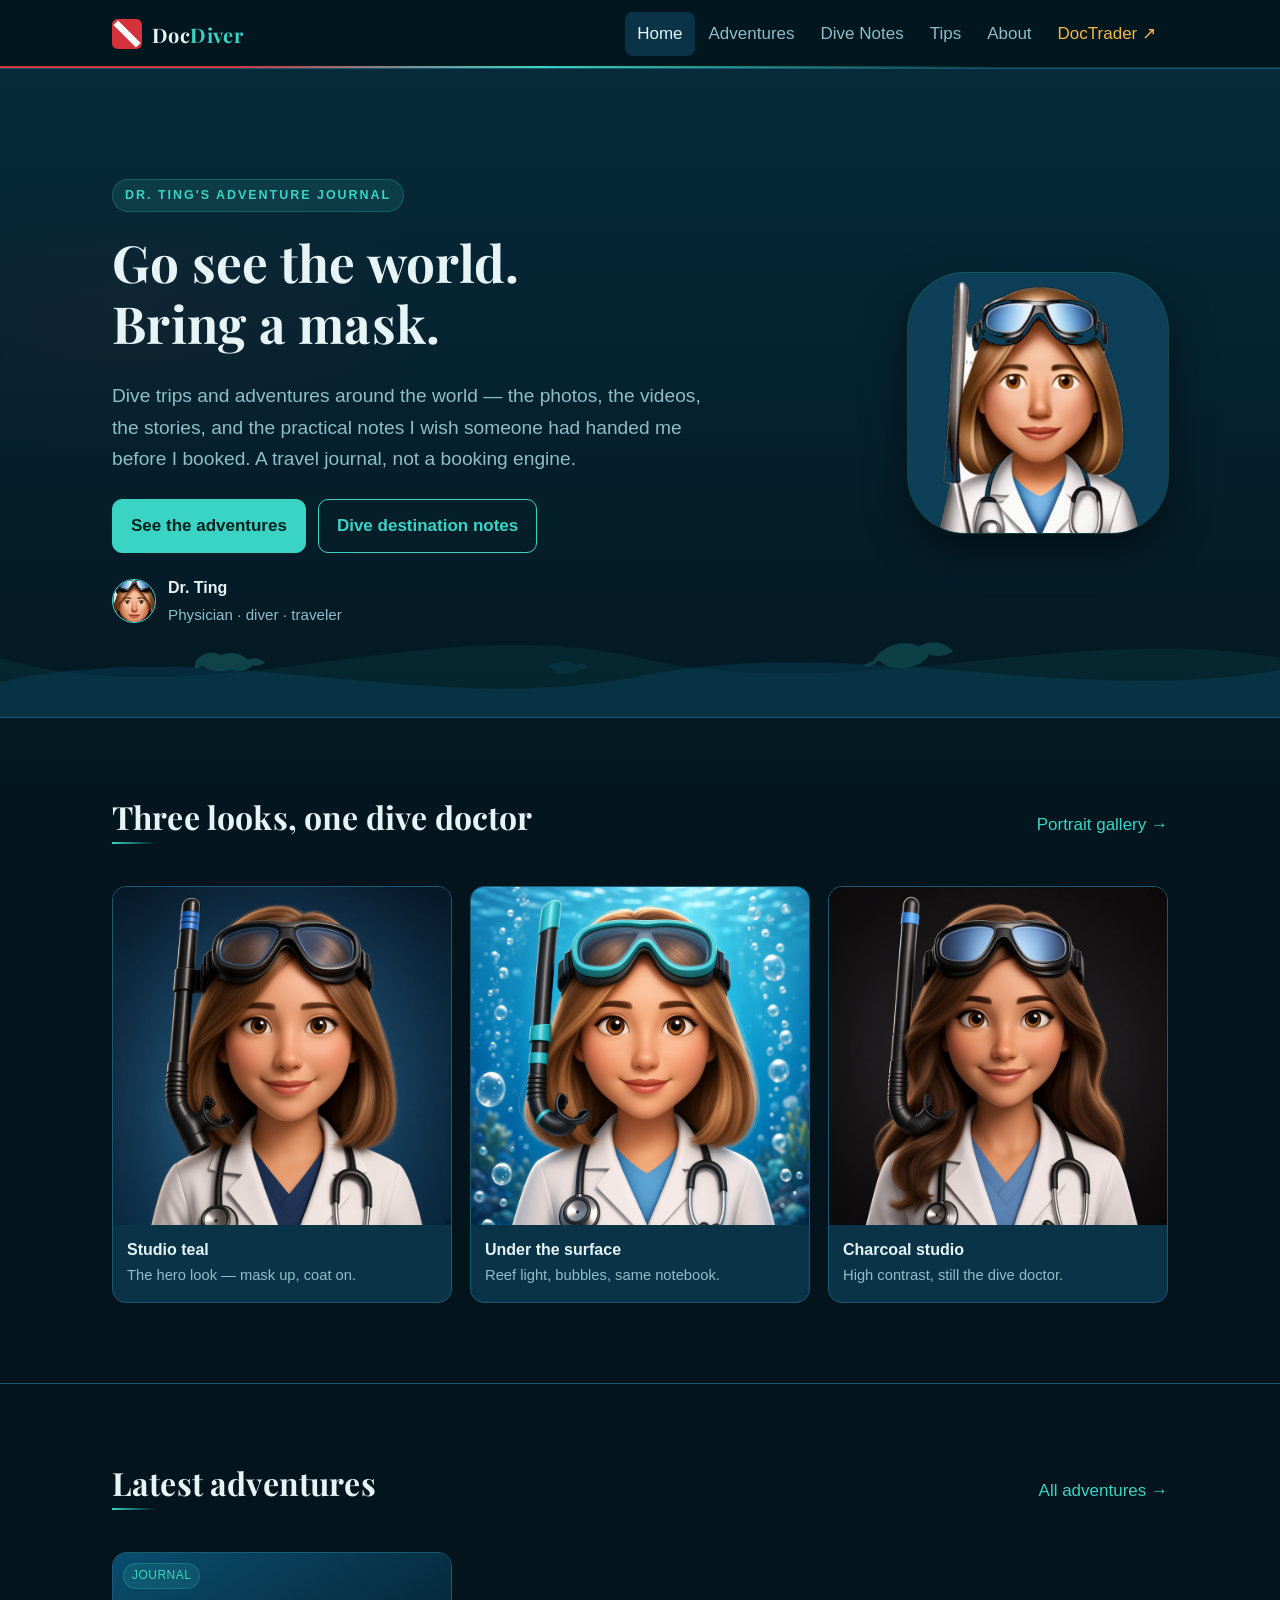
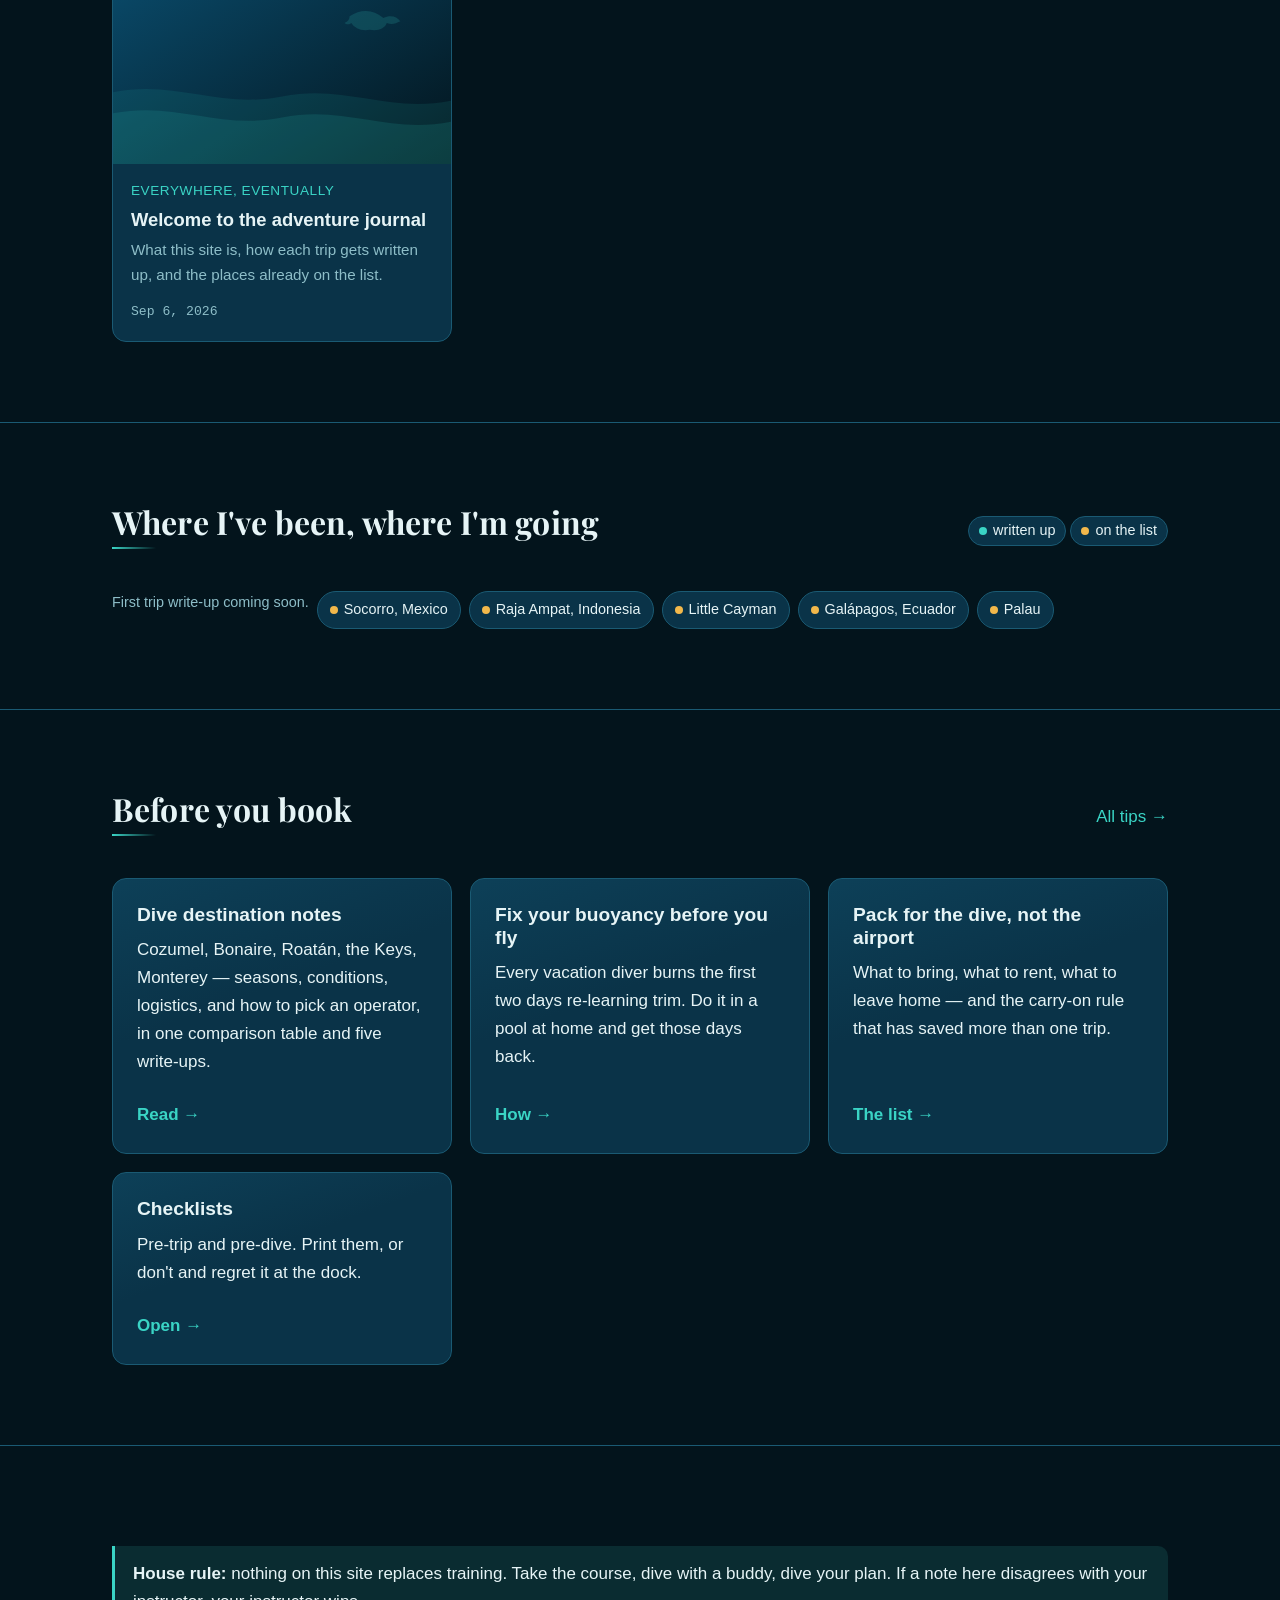
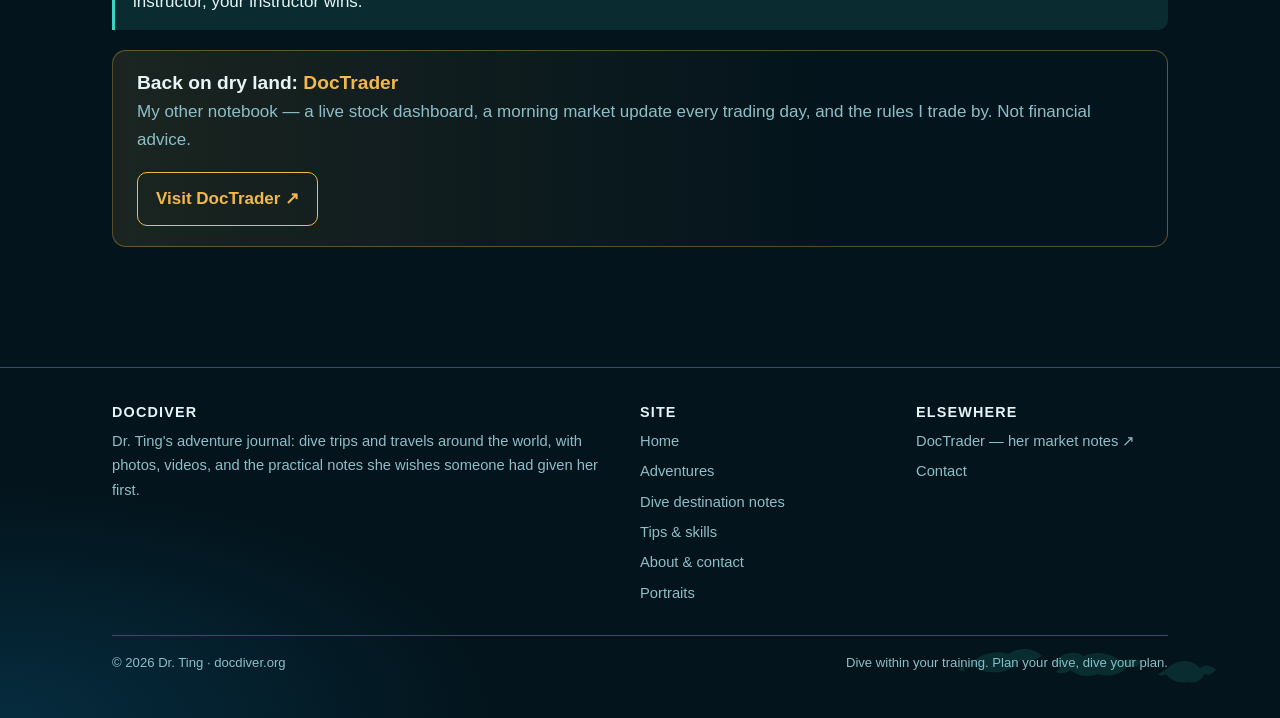
==== commit 03de1e63: "Deepen Atlantic blues and add quiet marine silhouettes. Shift the palette toward Atlantic navy and C" ====
--- a/index.html
+++ b/index.html
@@ -57,9 +57,20 @@
       </div>
       <img class="avatar lg" src="assets/img/avatar.png" alt="Dr. Ting in a lab coat with a dive mask and snorkel on her head" width="260" height="260" fetchpriority="high">
     </div>
+    <svg class="hero-life" viewBox="0 0 1440 90" preserveAspectRatio="xMidYMax meet" aria-hidden="true">
+      <g class="dolphin" transform="translate(980,18) scale(1.05)">
+        <path d="M2 28C12 12 32 4 52 12c14-8 28-4 36 6-8 4-16 6-26 3-4 9-18 16-34 14-8 0-16-4-20-8-5 6-12 8-16 6 3-2 5-3 8-5z"/>
+      </g>
+      <g class="mahi" transform="translate(220,34) scale(0.85)">
+        <path d="M0 16C10 4 22 2 34 8c12-6 26-2 36 6 8-4 16-2 22 4-6 3-10 5-16 3-6 7-18 10-30 6C32 32 18 28 8 22 4 26 0 26-2 24 0 22 0 18 0 16z"/>
+      </g>
+      <g class="tuna" transform="translate(620,42) scale(0.7)">
+        <path d="M0 14c14-8 28-8 40 0 8-4 16-2 20 4-6 3-10 4-16 2-2 6-10 10-20 8C12 30 4 24 0 18-2 20-6 20-8 18c4-2 6-3 8-4z"/>
+      </g>
+    </svg>
     <svg class="waves" viewBox="0 0 1440 90" preserveAspectRatio="none" aria-hidden="true">
-      <path d="M0,40 C240,90 480,0 720,40 C960,80 1200,10 1440,40 L1440,90 L0,90 Z" fill="rgba(47,214,194,0.08)"/>
-      <path d="M0,60 C240,20 480,90 720,55 C960,20 1200,80 1440,50 L1440,90 L0,90 Z" fill="rgba(47,214,194,0.12)"/>
+      <path d="M0,40 C240,90 480,0 720,40 C960,80 1200,10 1440,40 L1440,90 L0,90 Z" fill="rgba(46,200,184,0.08)"/>
+      <path d="M0,60 C240,20 480,90 720,55 C960,20 1200,80 1440,50 L1440,90 L0,90 Z" fill="rgba(10,77,110,0.35)"/>
     </svg>
   </section>
 
--- a/style.css
+++ b/style.css
@@ -3,16 +3,18 @@
 @import url('https://fonts.googleapis.com/css2?family=Playfair+Display:wght@600;700&display=swap');
 
 :root {
-  --bg: #061219;
-  --bg-2: #08202c;
-  --surface: #0c2a39;
-  --surface-2: #103648;
-  --line: #1a4a5e;
-  --text: #e4f1f4;
-  --muted: #8fb5c0;
-  --teal: #2fd6c2;
-  --teal-2: #14a89a;
-  --teal-soft: rgba(47, 214, 194, 0.12);
+  --bg: #03141c;
+  --bg-2: #052433;
+  --surface: #0a3348;
+  --surface-2: #0d4058;
+  --line: #1a5a73;
+  --text: #e6f4f6;
+  --muted: #8ebec8;
+  --teal: #3ad4c5;
+  --teal-2: #1aae9f;
+  --teal-soft: rgba(58, 212, 197, 0.12);
+  --atlantic: #0a4d6e;
+  --caribbean: #2ec8b8;
   --warn: #f2b84b;
   --flag-red: #d6323c;
   --radius: 14px;
@@ -32,9 +34,10 @@
   line-height: 1.65;
   color: var(--text);
   background:
-    radial-gradient(1200px 500px at 80% -10%, rgba(47, 214, 194, 0.10), transparent 60%),
-    radial-gradient(800px 320px at 8% 18%, rgba(214, 50, 60, 0.06), transparent 55%),
-    linear-gradient(180deg, var(--bg-2) 0%, var(--bg) 900px);
+    radial-gradient(1100px 480px at 84% -8%, rgba(46, 200, 184, 0.14), transparent 58%),
+    radial-gradient(900px 420px at 0% 100%, rgba(10, 77, 110, 0.42), transparent 55%),
+    radial-gradient(700px 280px at 10% 8%, rgba(214, 50, 60, 0.05), transparent 50%),
+    linear-gradient(180deg, #062c3d 0%, var(--bg) 880px);
   -webkit-font-smoothing: antialiased;
 }
 a { color: var(--teal); text-decoration: none; }
@@ -65,7 +68,7 @@
 /* Header / nav */
 .site-header {
   position: sticky; top: 0; z-index: 50;
-  background: rgba(6, 18, 25, 0.88);
+  background: rgba(3, 20, 28, 0.90);
   backdrop-filter: blur(12px);
   -webkit-backdrop-filter: blur(12px);
   border-bottom: 1px solid var(--line);
@@ -131,9 +134,16 @@
 .hero p.lede { font-size: 1.2rem; max-width: 56ch; color: var(--muted); }
 .hero .actions { display: flex; flex-wrap: wrap; gap: 12px; margin-top: 24px; }
 .waves {
-  position: absolute; left: 0; right: 0; bottom: -2px; width: 100%; height: 90px;
-  pointer-events: none; opacity: 0.9;
-}
+  position: absolute; left: 0; right: 0; bottom: -2px; width: 100%; height: 110px;
+  pointer-events: none; opacity: 0.95;
+}
+.hero-life {
+  position: absolute; left: 0; right: 0; bottom: 18px; width: 100%; height: 86px;
+  pointer-events: none; opacity: 0.22;
+}
+.hero-life .dolphin { fill: var(--caribbean); }
+.hero-life .mahi { fill: var(--teal); }
+.hero-life .tuna { fill: var(--atlantic); }
 .bubbles { position: absolute; inset: 0; pointer-events: none; overflow: hidden; }
 .bubbles i {
   position: absolute; bottom: -40px; width: 10px; height: 10px; border-radius: 50%;
@@ -265,7 +275,17 @@
 .contact-grid .card a { font-weight: 600; }
 
 /* Footer */
-.site-footer { border-top: 1px solid var(--line); padding: 36px 0 44px; margin-top: 40px; color: var(--muted); font-size: 0.92rem; }
+.site-footer {
+  position: relative;
+  border-top: 1px solid var(--line); padding: 36px 0 44px; margin-top: 40px;
+  color: var(--muted); font-size: 0.92rem;
+  overflow: hidden;
+}
+.site-footer::before {
+  content: ""; position: absolute; right: 5%; bottom: 18px; width: 260px; height: 64px;
+  pointer-events: none; opacity: 0.12;
+  background: url("data:image/svg+xml,%3Csvg xmlns='http://www.w3.org/2000/svg' viewBox='0 0 260 64' fill='%233ad4c5'%3E%3Cpath d='M8 36c8-14 26-24 44-18 12-8 26-6 34 2-6 4-14 6-22 4-4 8-16 14-30 12-8 0-14-4-18-8-4 6-10 8-14 6 2-2 4-4 6-8z'/%3E%3Cpath d='M96 28c10-12 22-14 32-8 14-6 28-2 38 6 6-4 14-4 20 0-4 4-8 6-14 4-6 8-18 12-30 8-10 4-20 2-28-4-4 4-10 4-14 2 2-2 4-4 6-8z'/%3E%3Cpath d='M214 30c12-8 22-6 30 2 6-4 12-2 16 2-4 4-8 6-12 4-2 6-8 10-16 8-10 2-18-2-22-8-2 2-6 2-8 0 4-2 8-4 12-8z'/%3E%3C/svg%3E") no-repeat right bottom / contain;
+}
 .footer-grid { display: grid; grid-template-columns: 2fr 1fr 1fr; gap: 24px; }
 .site-footer h4 { color: var(--text); font-size: 0.9rem; text-transform: uppercase; letter-spacing: 0.08em; margin-bottom: 8px; }
 .site-footer ul { list-style: none; padding: 0; margin: 0; }
@@ -276,7 +296,19 @@
 @media (max-width: 700px) { .footer-grid { grid-template-columns: 1fr; } }
 
 /* Page hero (interior pages) */
-.page-head { padding: clamp(44px, 6vw, 72px) 0 clamp(28px, 4vw, 44px); border-bottom: 1px solid var(--line); }
+.page-head {
+  position: relative;
+  padding: clamp(44px, 6vw, 72px) 0 clamp(28px, 4vw, 44px);
+  border-bottom: 1px solid var(--line);
+  background:
+    radial-gradient(700px 180px at 88% 0%, rgba(46, 200, 184, 0.08), transparent 60%),
+    radial-gradient(500px 160px at 8% 120%, rgba(10, 77, 110, 0.35), transparent 70%);
+}
+.page-head::after {
+  content: ""; position: absolute; right: 6%; bottom: 12px; width: 120px; height: 36px;
+  pointer-events: none; opacity: 0.14;
+  background: url("data:image/svg+xml,%3Csvg xmlns='http://www.w3.org/2000/svg' viewBox='0 0 120 36' fill='%233ad4c5'%3E%3Cpath d='M6 22c10-12 28-16 44-8 8-6 18-6 26 0 8-4 16-2 22 4-6 4-12 6-20 4-6 8-20 10-34 6-12 4-24 0-32-6-4 4-8 4-12 2 2-2 4-4 6-8z'/%3E%3C/svg%3E") no-repeat right bottom / contain;
+}
 .page-head h1 { margin-bottom: 10px; }
 .page-head p { color: var(--muted); font-size: 1.1rem; max-width: 60ch; margin: 0; }
 .page-head-row { display: grid; grid-template-columns: 1fr auto; gap: 28px; align-items: center; }
@@ -391,3 +423,7 @@
   html { scroll-behavior: auto; }
   .card:hover, .adv-card:hover, .look-trio a:hover, .btn:hover { transform: none; }
 }
+@media (max-width: 700px) {
+  .hero-life { opacity: 0.16; }
+  .site-footer::before, .page-head::after { opacity: 0.08; }
+}
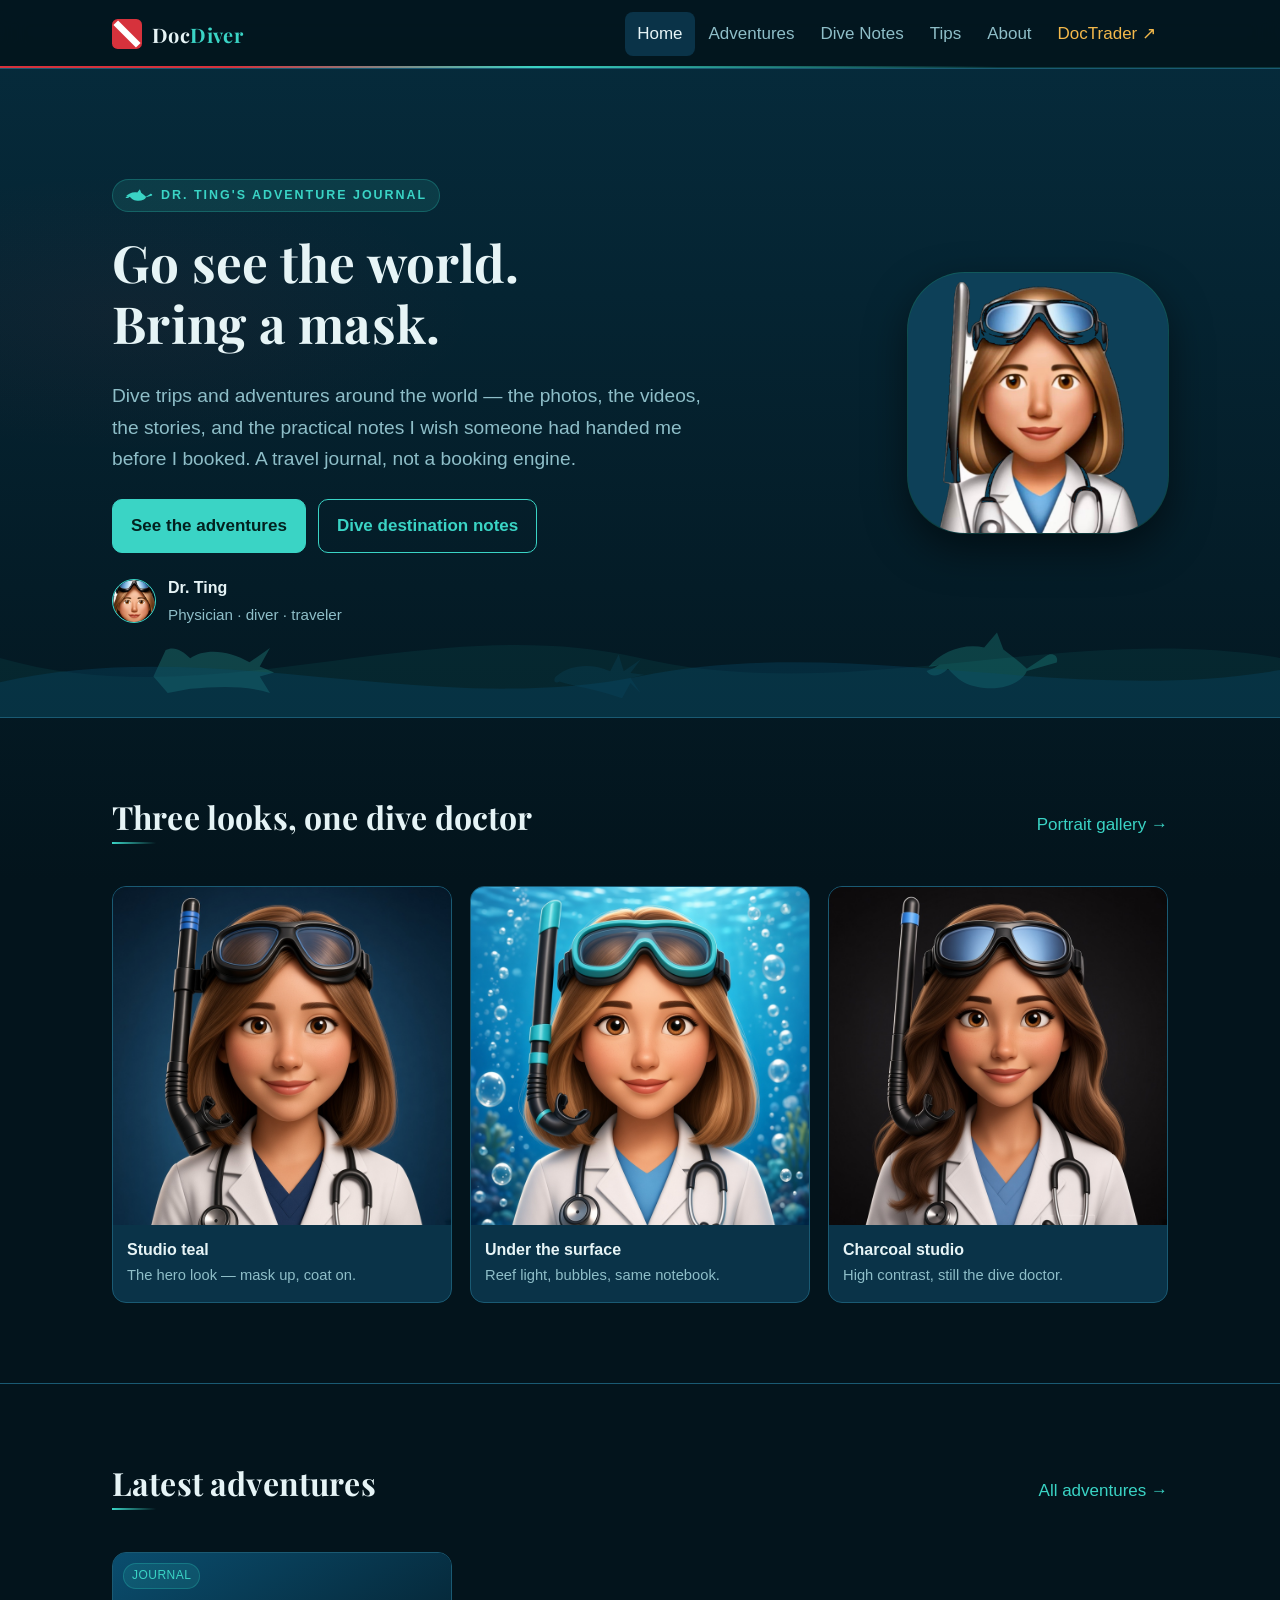
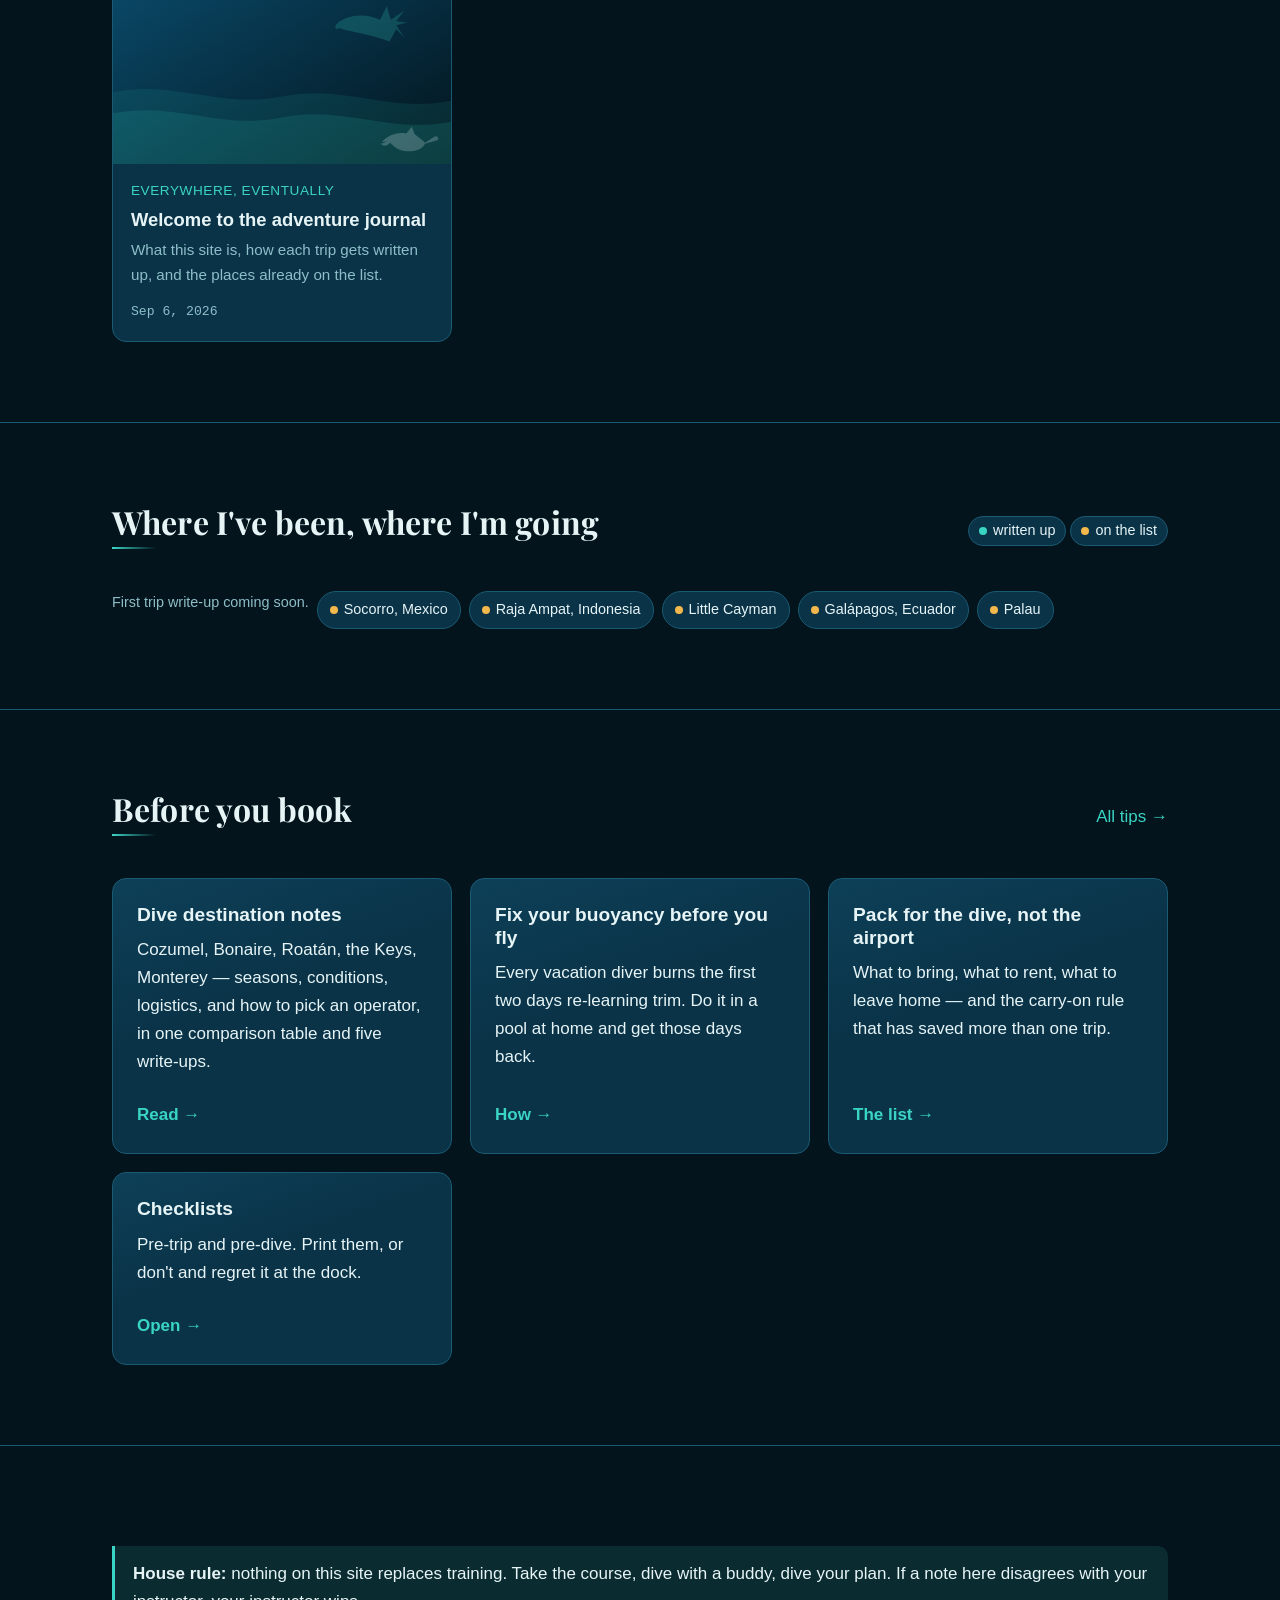
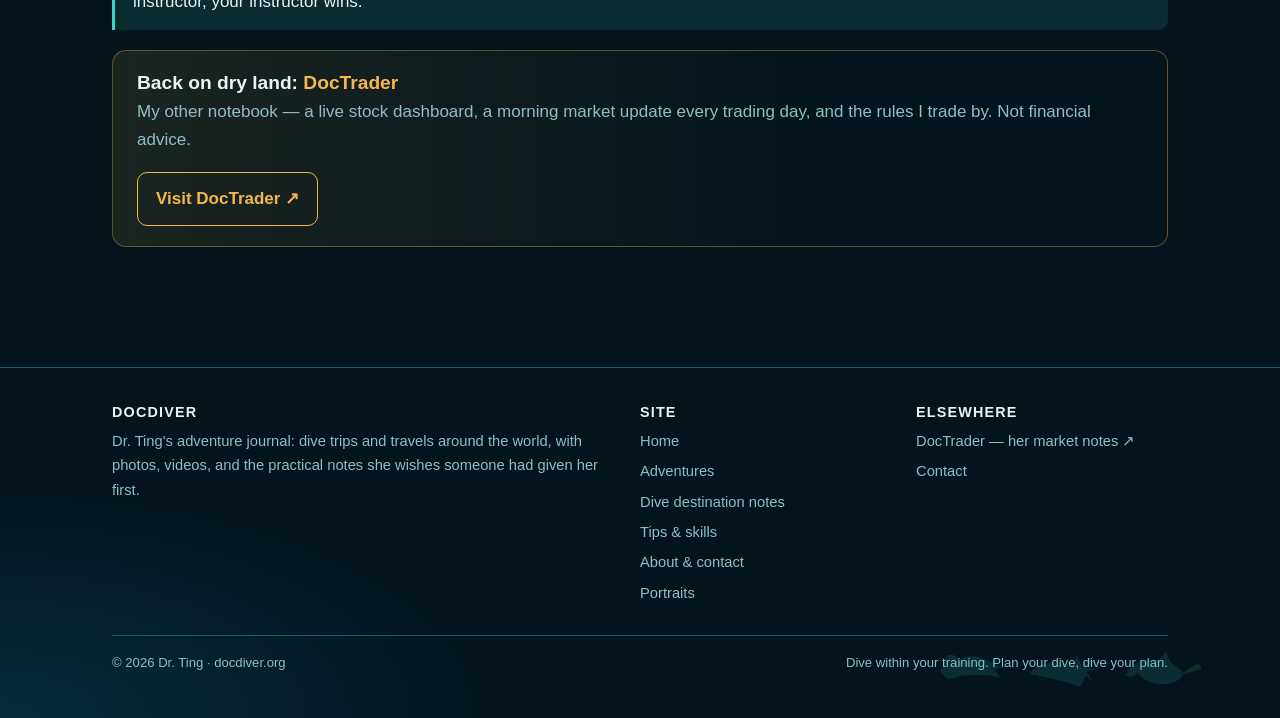
==== commit 8cf42bfe: "Sharpen marine silhouettes and use them as journal marks. Replace the blob fish with clearer dolphin" ====
--- a/index.html
+++ b/index.html
@@ -3,7 +3,7 @@
 <head>
   <meta charset="utf-8">
   <meta name="viewport" content="width=device-width, initial-scale=1">
-  <meta name="theme-color" content="#061219">
+  <meta name="theme-color" content="#03141c">
   <meta name="color-scheme" content="dark">
   <title>DocDiver — Dr. Ting's adventures</title>
   <meta name="description" content="Dr. Ting's adventure journal: scuba trips and travels around the world, with photos, videos, stories, and practical dive notes.">
@@ -43,7 +43,7 @@
     <div class="bubbles" aria-hidden="true"><i></i><i></i><i></i><i></i><i></i></div>
     <div class="wrap hero-row">
       <div>
-        <span class="eyebrow">Dr. Ting's adventure journal</span>
+        <span class="eyebrow"><svg class="motif" viewBox="0 0 128 64" aria-hidden="true"><path d="M4 38c12-14 32-22 52-18l12-14 6 16c8 6 16 12 22 18l18-12c6-4 12 0 10 6L96 42c-4 10-20 18-40 16S30 48 22 40c-8 8-16 8-20 2 6-2 10-4 12-6-4 2-8 2-10 2z"/></svg>Dr. Ting's adventure journal</span>
         <h1>Go see the world. Bring a mask.</h1>
         <p class="lede">Dive trips and adventures around the world — the photos, the videos, the stories, and the practical notes I wish someone had handed me before I booked. A travel journal, not a booking engine.</p>
         <div class="actions">
@@ -58,15 +58,9 @@
       <img class="avatar lg" src="assets/img/avatar.png" alt="Dr. Ting in a lab coat with a dive mask and snorkel on her head" width="260" height="260" fetchpriority="high">
     </div>
     <svg class="hero-life" viewBox="0 0 1440 90" preserveAspectRatio="xMidYMax meet" aria-hidden="true">
-      <g class="dolphin" transform="translate(980,18) scale(1.05)">
-        <path d="M2 28C12 12 32 4 52 12c14-8 28-4 36 6-8 4-16 6-26 3-4 9-18 16-34 14-8 0-16-4-20-8-5 6-12 8-16 6 3-2 5-3 8-5z"/>
-      </g>
-      <g class="mahi" transform="translate(220,34) scale(0.85)">
-        <path d="M0 16C10 4 22 2 34 8c12-6 26-2 36 6 8-4 16-2 22 4-6 3-10 5-16 3-6 7-18 10-30 6C32 32 18 28 8 22 4 26 0 26-2 24 0 22 0 18 0 16z"/>
-      </g>
-      <g class="tuna" transform="translate(620,42) scale(0.7)">
-        <path d="M0 14c14-8 28-8 40 0 8-4 16-2 20 4-6 3-10 4-16 2-2 6-10 10-20 8C12 30 4 24 0 18-2 20-6 20-8 18c4-2 6-3 8-4z"/>
-      </g>
+      <g class="mahi" transform="translate(168,28) scale(1.15)"><path d="M4 32 16 6c8-4 16 0 24 8 14-10 38-8 58 4l20-14-10 18 14 6-14 4 10 16c-26-8-54-6-78-4L18 48 4 32z"/></g>
+      <g class="tuna" transform="translate(620,36) scale(0.95)"><path d="M6 30c16-14 42-16 64-6l10-20 6 20 20-14-12 16 16 2-16 4 12 18-12-12-10 18C52 44 26 42 10 36 4 40 2 34 6 30z"/></g>
+      <g class="dolphin" transform="translate(1040,8) scale(1.2)"><path d="M4 38c12-14 32-22 52-18l12-14 6 16c8 6 16 12 22 18l18-12c6-4 12 0 10 6L96 42c-4 10-20 18-40 16S30 48 22 40c-8 8-16 8-20 2 6-2 10-4 12-6-4 2-8 2-10 2z"/></g>
     </svg>
     <svg class="waves" viewBox="0 0 1440 90" preserveAspectRatio="none" aria-hidden="true">
       <path d="M0,40 C240,90 480,0 720,40 C960,80 1200,10 1440,40 L1440,90 L0,90 Z" fill="rgba(46,200,184,0.08)"/>
--- a/style.css
+++ b/style.css
@@ -126,10 +126,11 @@
   border-bottom: 1px solid var(--line);
 }
 .hero .eyebrow {
-  display: inline-block; font-size: 0.78rem; letter-spacing: 0.16em; text-transform: uppercase;
+  display: inline-flex; align-items: center; gap: 8px; font-size: 0.78rem; letter-spacing: 0.16em; text-transform: uppercase;
   color: var(--teal); background: var(--teal-soft); border: 1px solid rgba(47, 214, 194, 0.25);
   padding: 5px 12px; border-radius: 999px; margin-bottom: 20px; font-weight: 600;
 }
+.motif { width: 28px; height: 14px; fill: currentColor; flex: none; }
 .hero h1 { max-width: 16ch; }
 .hero p.lede { font-size: 1.2rem; max-width: 56ch; color: var(--muted); }
 .hero .actions { display: flex; flex-wrap: wrap; gap: 12px; margin-top: 24px; }
@@ -181,6 +182,7 @@
 /* Cards */
 .grid { display: grid; gap: 18px; grid-template-columns: repeat(auto-fit, minmax(260px, 1fr)); }
 .card {
+  position: relative;
   background: linear-gradient(160deg, var(--surface-2) 0%, var(--surface) 42%, var(--surface) 100%);
   border: 1px solid var(--line); border-radius: var(--radius);
   padding: 24px; display: flex; flex-direction: column; gap: 8px;
@@ -282,9 +284,9 @@
   overflow: hidden;
 }
 .site-footer::before {
-  content: ""; position: absolute; right: 5%; bottom: 18px; width: 260px; height: 64px;
-  pointer-events: none; opacity: 0.12;
-  background: url("data:image/svg+xml,%3Csvg xmlns='http://www.w3.org/2000/svg' viewBox='0 0 260 64' fill='%233ad4c5'%3E%3Cpath d='M8 36c8-14 26-24 44-18 12-8 26-6 34 2-6 4-14 6-22 4-4 8-16 14-30 12-8 0-14-4-18-8-4 6-10 8-14 6 2-2 4-4 6-8z'/%3E%3Cpath d='M96 28c10-12 22-14 32-8 14-6 28-2 38 6 6-4 14-4 20 0-4 4-8 6-14 4-6 8-18 12-30 8-10 4-20 2-28-4-4 4-10 4-14 2 2-2 4-4 6-8z'/%3E%3Cpath d='M214 30c12-8 22-6 30 2 6-4 12-2 16 2-4 4-8 6-12 4-2 6-8 10-16 8-10 2-18-2-22-8-2 2-6 2-8 0 4-2 8-4 12-8z'/%3E%3C/svg%3E") no-repeat right bottom / contain;
+  content: ""; position: absolute; right: 5%; bottom: 18px; width: 280px; height: 56px;
+  pointer-events: none; opacity: 0.13;
+  background: url("data:image/svg+xml,%3Csvg xmlns='http://www.w3.org/2000/svg' viewBox='0 0 280 56' fill='%233ad4c5'%3E%3Cpath d='M6 30 16 8c6-3 12 0 18 6 10-8 28-6 44 3l14-10-8 14 10 4-10 3 8 12c-20-6-40-4-58-3L16 42 6 30z' transform='translate(0 6) scale(.7)'/%3E%3Cpath d='M6 30c16-14 42-16 64-6l10-20 6 20 20-14-12 16 16 2-16 4 12 18-12-12-10 18C52 44 26 42 10 36 4 40 2 34 6 30z' transform='translate(92 8) scale(.62)'/%3E%3Cpath d='M4 38c12-14 32-22 52-18l12-14 6 16c8 6 16 12 22 18l18-12c6-4 12 0 10 6L96 42c-4 10-20 18-40 16S30 48 22 40c-8 8-16 8-20 2 6-2 10-4 12-6-4 2-8 2-10 2z' transform='translate(188 4) scale(.62)'/%3E%3C/svg%3E") no-repeat right bottom / contain;
 }
 .footer-grid { display: grid; grid-template-columns: 2fr 1fr 1fr; gap: 24px; }
 .site-footer h4 { color: var(--text); font-size: 0.9rem; text-transform: uppercase; letter-spacing: 0.08em; margin-bottom: 8px; }
@@ -305,9 +307,9 @@
     radial-gradient(500px 160px at 8% 120%, rgba(10, 77, 110, 0.35), transparent 70%);
 }
 .page-head::after {
-  content: ""; position: absolute; right: 6%; bottom: 12px; width: 120px; height: 36px;
+  content: ""; position: absolute; right: 6%; bottom: 12px; width: 92px; height: 32px;
   pointer-events: none; opacity: 0.14;
-  background: url("data:image/svg+xml,%3Csvg xmlns='http://www.w3.org/2000/svg' viewBox='0 0 120 36' fill='%233ad4c5'%3E%3Cpath d='M6 22c10-12 28-16 44-8 8-6 18-6 26 0 8-4 16-2 22 4-6 4-12 6-20 4-6 8-20 10-34 6-12 4-24 0-32-6-4 4-8 4-12 2 2-2 4-4 6-8z'/%3E%3C/svg%3E") no-repeat right bottom / contain;
+  background: url("data:image/svg+xml,%3Csvg xmlns='http://www.w3.org/2000/svg' viewBox='0 0 128 64' fill='%233ad4c5'%3E%3Cpath d='M4 38c12-14 32-22 52-18l12-14 6 16c8 6 16 12 22 18l18-12c6-4 12 0 10 6L96 42c-4 10-20 18-40 16S30 48 22 40c-8 8-16 8-20 2 6-2 10-4 12-6-4 2-8 2-10 2z'/%3E%3C/svg%3E") no-repeat right bottom / contain;
 }
 .page-head h1 { margin-bottom: 10px; }
 .page-head p { color: var(--muted); font-size: 1.1rem; max-width: 60ch; margin: 0; }
@@ -362,7 +364,38 @@
 .adv-grid { display: grid; gap: 18px; grid-template-columns: repeat(auto-fill, minmax(280px, 1fr)); }
 .adv-card { display: flex; flex-direction: column; background: var(--surface); border: 1px solid var(--line); border-radius: var(--radius); overflow: hidden; color: var(--text); transition: border-color .15s, transform .15s; }
 .adv-card:hover { text-decoration: none; border-color: var(--teal-2); transform: translateY(-2px); }
-.adv-cover { aspect-ratio: 16 / 10; background: linear-gradient(135deg, #0f3a4d, #071d29); position: relative; overflow: hidden; }
+.adv-cover { aspect-ratio: 16 / 10; background: linear-gradient(135deg, #0a4d6e, #03141c); position: relative; overflow: hidden; }
+.adv-cover::after {
+  content: ""; position: absolute; right: 10px; bottom: 10px; width: 62px; height: 30px;
+  pointer-events: none; opacity: 0.22;
+  background: url("data:image/svg+xml,%3Csvg xmlns='http://www.w3.org/2000/svg' viewBox='0 0 128 64' fill='%23e6f4f6'%3E%3Cpath d='M4 32 16 6c8-4 16 0 24 8 14-10 38-8 58 4l20-14-10 18 14 6-14 4 10 16c-26-8-54-6-78-4L18 48 4 32z'/%3E%3C/svg%3E") no-repeat center / contain;
+}
+.adv-card[data-type="Dive"] .adv-cover::after,
+.adv-card[data-type="Liveaboard"] .adv-cover::after {
+  background-image: url("data:image/svg+xml,%3Csvg xmlns='http://www.w3.org/2000/svg' viewBox='0 0 128 64' fill='%23e6f4f6'%3E%3Cpath d='M6 30c16-14 42-16 64-6l10-20 6 20 20-14-12 16 16 2-16 4 12 18-12-12-10 18C52 44 26 42 10 36 4 40 2 34 6 30z'/%3E%3C/svg%3E");
+}
+.adv-card[data-type="Journal"] .adv-cover::after {
+  background-image: url("data:image/svg+xml,%3Csvg xmlns='http://www.w3.org/2000/svg' viewBox='0 0 128 64' fill='%23e6f4f6'%3E%3Cpath d='M4 38c12-14 32-22 52-18l12-14 6 16c8 6 16 12 22 18l18-12c6-4 12 0 10 6L96 42c-4 10-20 18-40 16S30 48 22 40c-8 8-16 8-20 2 6-2 10-4 12-6-4 2-8 2-10 2z'/%3E%3C/svg%3E");
+}
+.empty-marine { text-align: center; padding: 28px 12px 8px; color: var(--muted); }
+.empty-marine svg { width: 72px; height: 36px; fill: var(--caribbean); opacity: 0.45; margin: 0 auto 10px; display: block; }
+.card { position: relative; }
+.card.motif-dolphin::after,
+.card.motif-mahi::after,
+.card.motif-tuna::after {
+  content: ""; position: absolute; right: 14px; bottom: 12px; width: 46px; height: 22px;
+  pointer-events: none; opacity: 0.14;
+  background: no-repeat center / contain;
+}
+.card.motif-dolphin::after {
+  background-image: url("data:image/svg+xml,%3Csvg xmlns='http://www.w3.org/2000/svg' viewBox='0 0 128 64' fill='%233ad4c5'%3E%3Cpath d='M4 38c12-14 32-22 52-18l12-14 6 16c8 6 16 12 22 18l18-12c6-4 12 0 10 6L96 42c-4 10-20 18-40 16S30 48 22 40c-8 8-16 8-20 2 6-2 10-4 12-6-4 2-8 2-10 2z'/%3E%3C/svg%3E");
+}
+.card.motif-mahi::after {
+  background-image: url("data:image/svg+xml,%3Csvg xmlns='http://www.w3.org/2000/svg' viewBox='0 0 128 64' fill='%233ad4c5'%3E%3Cpath d='M4 32 16 6c8-4 16 0 24 8 14-10 38-8 58 4l20-14-10 18 14 6-14 4 10 16c-26-8-54-6-78-4L18 48 4 32z'/%3E%3C/svg%3E");
+}
+.card.motif-tuna::after {
+  background-image: url("data:image/svg+xml,%3Csvg xmlns='http://www.w3.org/2000/svg' viewBox='0 0 128 64' fill='%233ad4c5'%3E%3Cpath d='M6 30c16-14 42-16 64-6l10-20 6 20 20-14-12 16 16 2-16 4 12 18-12-12-10 18C52 44 26 42 10 36 4 40 2 34 6 30z'/%3E%3C/svg%3E");
+}
 .adv-cover img { width: 100%; height: 100%; object-fit: cover; display: block; }
 .adv-cover .type { position: absolute; top: 10px; left: 10px; }
 .adv-body { padding: 16px 18px 18px; display: flex; flex-direction: column; gap: 6px; flex: 1; }
